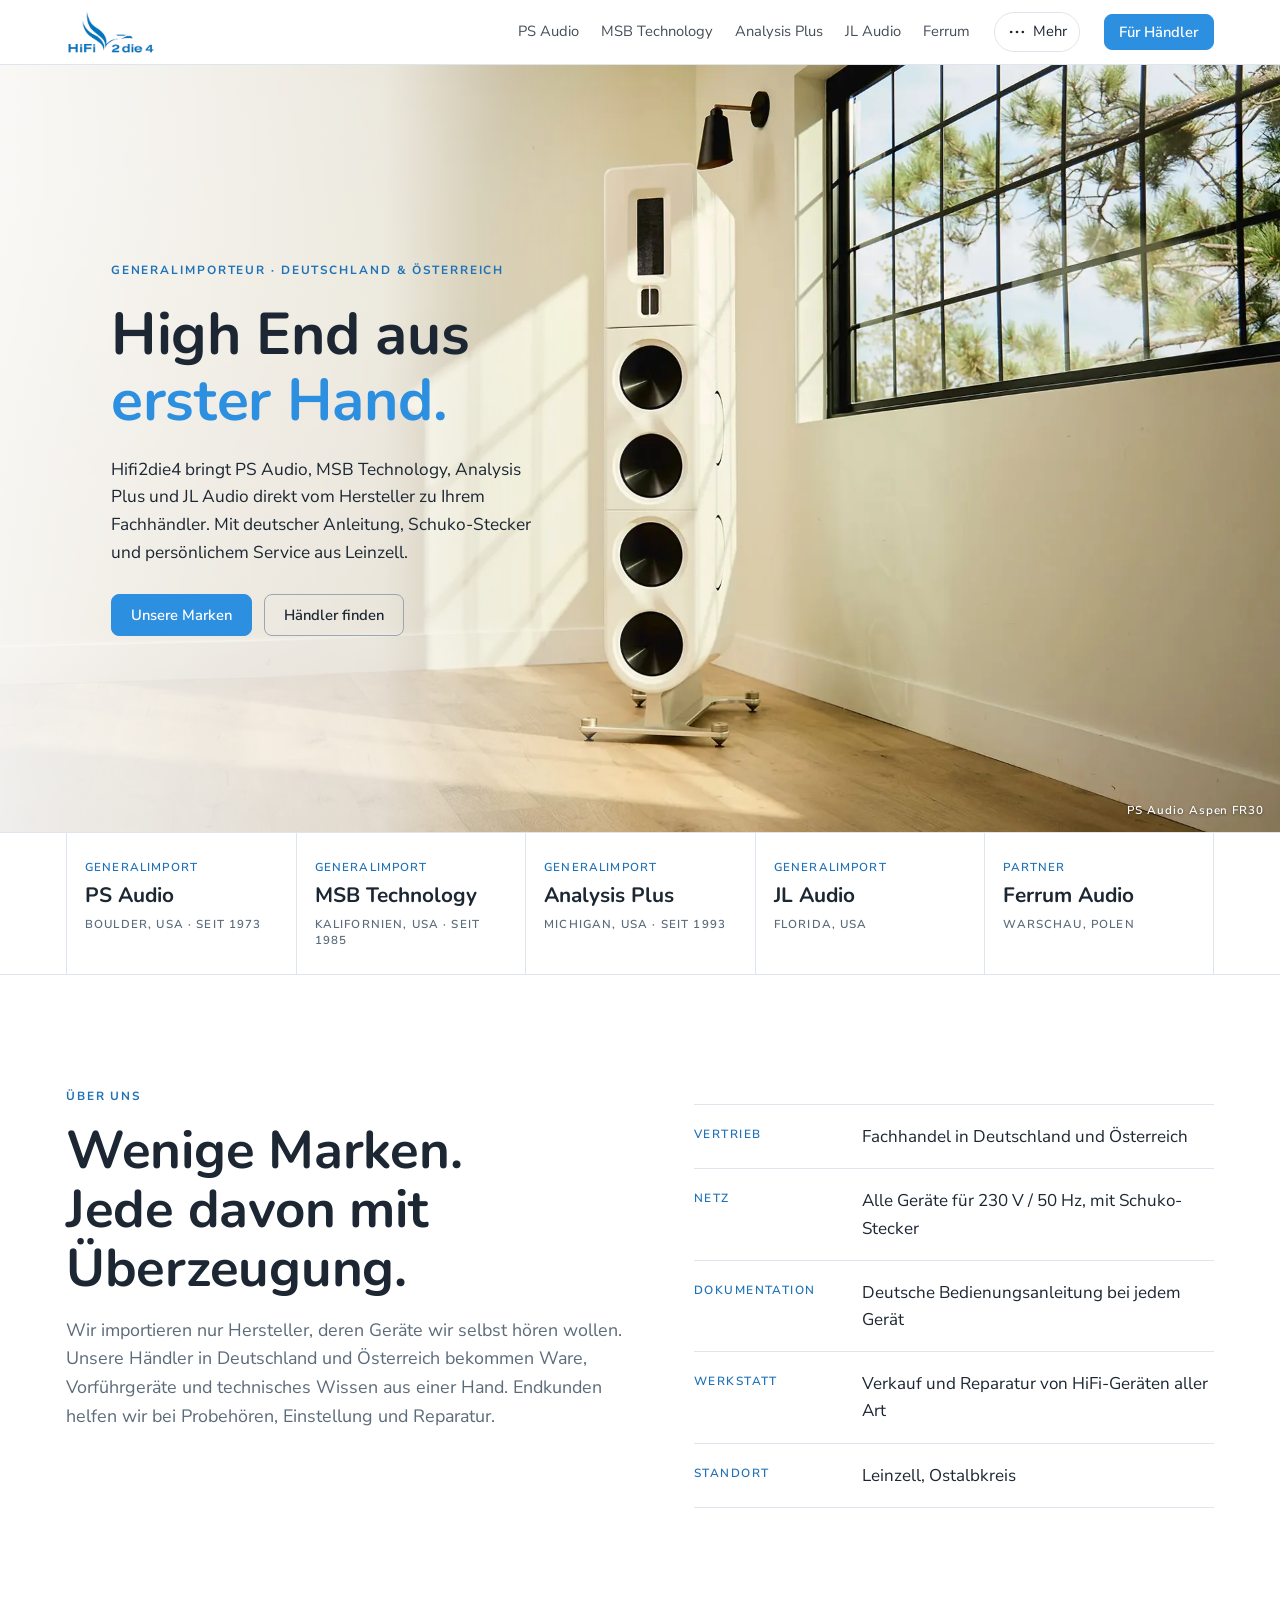
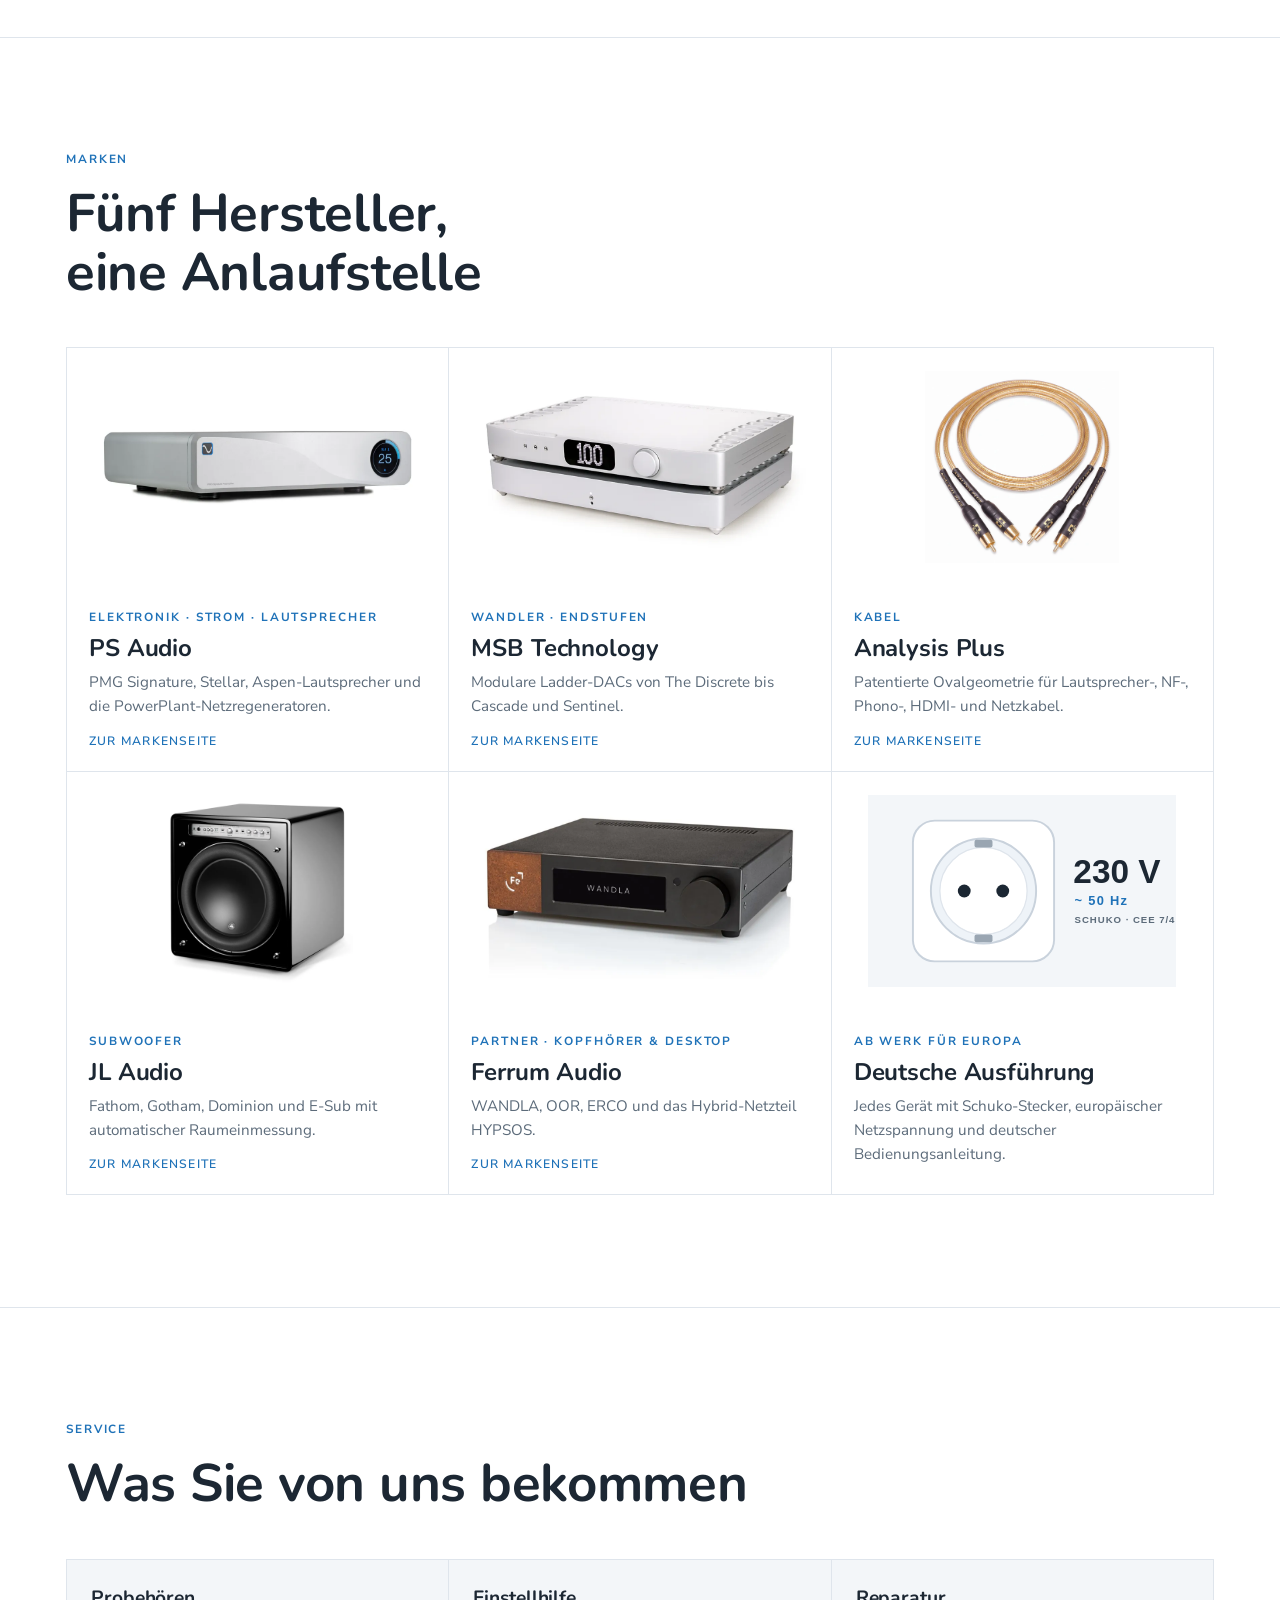
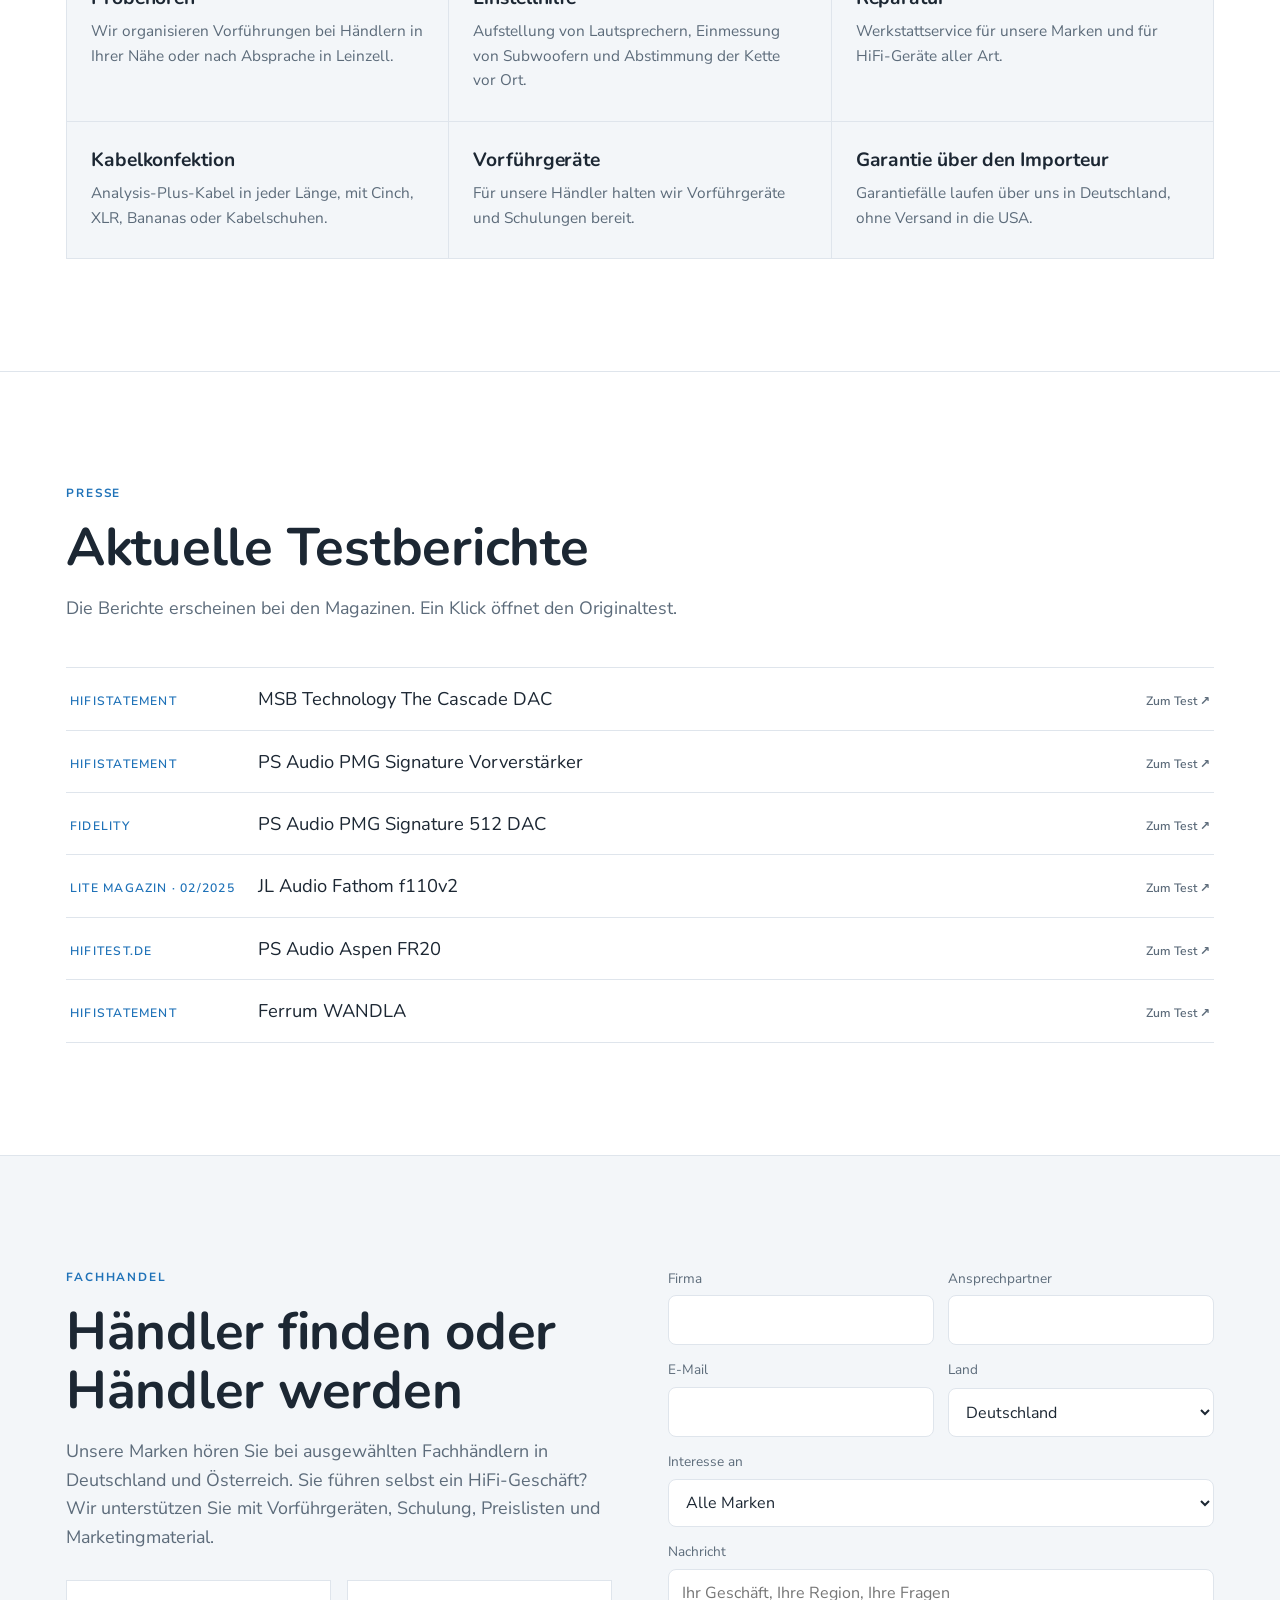
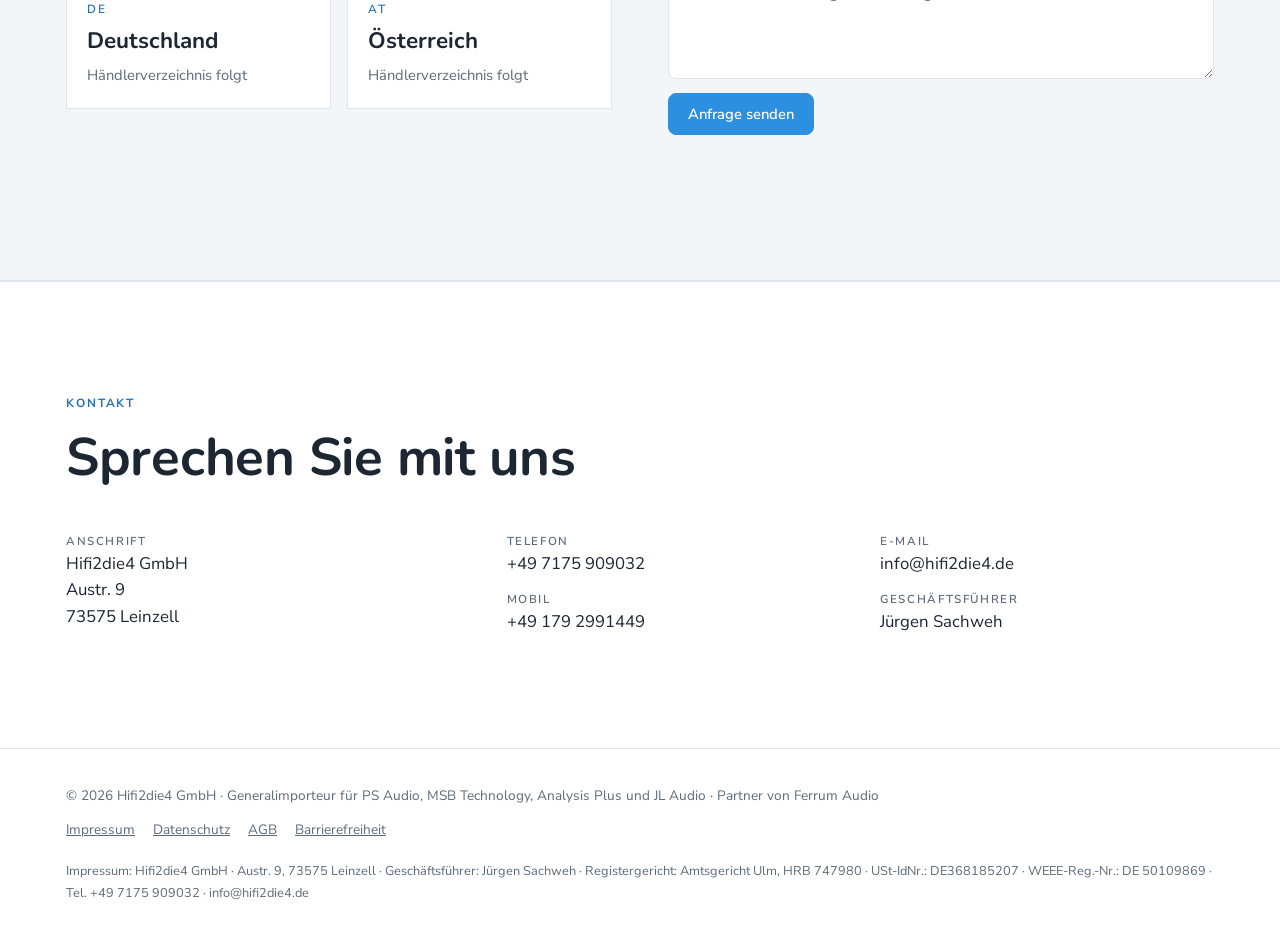
==== index.html @ de091e9a "Vorschau der neuen Hifi2Die4-Homepage Co-Authored-By: Claude Opus 5.5 (1M context) <noreply@anthropi" ====
<!doctype html>
<html lang="de">
<head>
<meta name="robots" content="noindex, nofollow">
<meta charset="utf-8">
<meta name="viewport" content="width=device-width, initial-scale=1, viewport-fit=cover">
<title>Hifi2Die4 · Generalimporteur für High-End-HiFi in Deutschland und Österreich</title>
<meta name="description" content="Hifi2die4 GmbH: Generalimporteur für PS Audio, MSB Technology, Analysis Plus und JL Audio, Partner von Ferrum Audio. Vertrieb an den Fachhandel in Deutschland und Österreich.">
<link rel="preconnect" href="https://fonts.googleapis.com">
<link rel="preconnect" href="https://fonts.gstatic.com" crossorigin>
<link rel="stylesheet" href="https://fonts.googleapis.com/css2?family=Nunito:wght@600;700;800&family=Nunito+Sans:opsz,wght@6..12,400;6..12,600;6..12,700&display=swap">
<link rel="stylesheet" href="assets/style.css">
<style>body{margin:0}img{max-width:100%}[hidden]{display:none!important}</style>
</head>
<body>
<header class="top">
  <div class="wrap">
    <a class="brandmark" href="index.html" aria-label="Hifi2Die4 Startseite"><img src="assets/logo-crop.png" alt="HiFi 2 die 4"></a>
    <nav class="nav" aria-label="Hauptnavigation">
    <a href="ps-audio.html">PS Audio</a>
    <a href="msb-technology.html">MSB Technology</a>
    <a href="analysis-plus.html">Analysis Plus</a>
    <a href="jl-audio.html">JL Audio</a>
    <a href="ferrum-audio.html">Ferrum</a>
    </nav>
    <details class="more-menu">
      <summary aria-label="Weitere Seiten: Service, Testberichte, Kontakt"><span class="ico"><svg viewBox="0 0 24 24" aria-hidden="true"><circle cx="5" cy="12" r="1.6"/><circle cx="12" cy="12" r="1.6"/><circle cx="19" cy="12" r="1.6"/></svg></span><span class="lbl">Mehr</span></summary>
      <div class="menu-panel">
        <div class="menu-brands"><a href="ps-audio.html">PS Audio</a><a href="msb-technology.html">MSB Technology</a><a href="analysis-plus.html">Analysis Plus</a><a href="jl-audio.html">JL Audio</a><a href="ferrum-audio.html">Ferrum</a></div>
        <a href="index.html#service"><span class="ico"><svg viewBox="0 0 24 24" aria-hidden="true"><path d="M14.7 6.3a4 4 0 0 0-5.4 5.1L4 16.7V20h3.3l5.3-5.3a4 4 0 0 0 5.1-5.4l-2.6 2.6-2.4-.6-.6-2.4z"/></svg></span><span><strong>Service</strong><small>Probehören, Einstellhilfe, Reparatur</small></span></a>
        <a href="index.html#testberichte"><span class="ico"><svg viewBox="0 0 24 24" aria-hidden="true"><rect x="4" y="4" width="16" height="16" rx="3"/><path d="M8 9h8M8 13h8M8 17h5"/></svg></span><span><strong>Testberichte</strong><small>Tests aus der Fachpresse</small></span></a>
        <a href="#kontakt"><span class="ico"><svg viewBox="0 0 24 24" aria-hidden="true"><path d="M6.6 4h2.6l1.3 4-2 1.3a11 11 0 0 0 6.2 6.2l1.3-2 4 1.3v2.6A2 2 0 0 1 18 20 14 14 0 0 1 4 6a2 2 0 0 1 2.6-2z"/></svg></span><span><strong>Kontakt</strong><small>Telefon, E-Mail, Anschrift</small></span></a>
      </div>
    </details>
    <a class="btn" href="index.html#haendler">Für Händler</a>
  </div>
</header>
<main>
<div class="hero">
  <img class="bg" src="assets/hero-fr30.webp" alt="PS Audio Aspen FR30 Lautsprecher in einem hellen Hörraum">
  <div class="wrap">
    <div class="hero-copy">
      <span class="eyebrow">Generalimporteur · Deutschland &amp; Österreich</span>
      <h1>High End aus <em>erster Hand.</em></h1>
      <p>Hifi2die4 bringt PS Audio, MSB Technology, Analysis Plus und JL Audio direkt vom Hersteller zu Ihrem Fachhändler. Mit deutscher Anleitung, Schuko-Stecker und persönlichem Service aus Leinzell.</p>
      <div class="actions">
        <a class="btn" href="#marken">Unsere Marken</a>
        <a class="btn ghost" href="#haendler">Händler finden</a>
      </div>
    </div>
  </div>
  <span class="caption">PS Audio Aspen FR30</span>
</div>

<nav class="brands" aria-label="Marken">
  <div class="wrap">
    <a href="ps-audio.html"><span class="role">Generalimport</span><strong>PS Audio</strong><span>Boulder, USA · seit 1973</span></a>
    <a href="msb-technology.html"><span class="role">Generalimport</span><strong>MSB Technology</strong><span>Kalifornien, USA · seit 1985</span></a>
    <a href="analysis-plus.html"><span class="role">Generalimport</span><strong>Analysis Plus</strong><span>Michigan, USA · seit 1993</span></a>
    <a href="jl-audio.html"><span class="role">Generalimport</span><strong>JL Audio</strong><span>Florida, USA</span></a>
    <a href="ferrum-audio.html"><span class="role">Partner</span><strong>Ferrum Audio</strong><span>Warschau, Polen</span></a>
  </div>
</nav>

<section>
  <div class="wrap intro">
    <div class="sec-head" style="margin-bottom:0">
      <span class="eyebrow">Über uns</span>
      <h2>Wenige Marken. Jede davon mit Überzeugung.</h2>
      <p class="lead">Wir importieren nur Hersteller, deren Geräte wir selbst hören wollen. Unsere Händler in Deutschland und Österreich bekommen Ware, Vorführgeräte und technisches Wissen aus einer Hand. Endkunden helfen wir bei Probehören, Einstellung und Reparatur.</p>
    </div>
    <dl class="facts">
      <div class="fact"><dt>Vertrieb</dt><dd>Fachhandel in Deutschland und Österreich</dd></div>
      <div class="fact"><dt>Netz</dt><dd>Alle Geräte für 230 V / 50 Hz, mit Schuko-Stecker</dd></div>
      <div class="fact"><dt>Dokumentation</dt><dd>Deutsche Bedienungsanleitung bei jedem Gerät</dd></div>
      <div class="fact"><dt>Werkstatt</dt><dd>Verkauf und Reparatur von HiFi-Geräten aller Art</dd></div>
      <div class="fact"><dt>Standort</dt><dd>Leinzell, Ostalbkreis</dd></div>
    </dl>
  </div>
</section>

<section class="brand-ch" id="marken">
  <div class="wrap">
    <div class="sec-head">
      <span class="eyebrow">Marken</span>
      <h2>Fünf Hersteller, eine Anlaufstelle</h2>
    </div>
    <div class="tiles">
      <a class="tile" href="ps-audio.html">
        <div class="img"><img src="assets/p/ps-audio/pmg-signature-preamplifier.webp" alt="PS Audio PMG Signature Preamplifier"></div>
        <div class="body"><span class="eyebrow">Elektronik · Strom · Lautsprecher</span><h3>PS Audio</h3><p>PMG Signature, Stellar, Aspen-Lautsprecher und die PowerPlant-Netzregeneratoren.</p><span class="more">Zur Markenseite</span></div>
      </a>
      <a class="tile" href="msb-technology.html">
        <div class="img"><img src="assets/p/msb/premier-dac.webp" alt="MSB The Premier DAC"></div>
        <div class="body"><span class="eyebrow">Wandler · Endstufen</span><h3>MSB Technology</h3><p>Modulare Ladder-DACs von The Discrete bis Cascade und Sentinel.</p><span class="more">Zur Markenseite</span></div>
      </a>
      <a class="tile" href="analysis-plus.html">
        <div class="img"><img src="assets/p/analysis-plus/gold-oval-interconnect.webp" alt="Analysis Plus Gold Oval Micro"></div>
        <div class="body"><span class="eyebrow">Kabel</span><h3>Analysis Plus</h3><p>Patentierte Ovalgeometrie für Lautsprecher-, NF-, Phono-, HDMI- und Netzkabel.</p><span class="more">Zur Markenseite</span></div>
      </a>
      <a class="tile" href="jl-audio.html">
        <div class="img"><img src="assets/p/jl-audio/fathom-f113v2.webp" alt="JL Audio Fathom f113v2"></div>
        <div class="body"><span class="eyebrow">Subwoofer</span><h3>JL Audio</h3><p>Fathom, Gotham, Dominion und E-Sub mit automatischer Raumeinmessung.</p><span class="more">Zur Markenseite</span></div>
      </a>
      <a class="tile" href="ferrum-audio.html">
        <div class="img"><img src="assets/p/ferrum/wandla.webp" alt="Ferrum WANDLA"></div>
        <div class="body"><span class="eyebrow">Partner · Kopfhörer &amp; Desktop</span><h3>Ferrum Audio</h3><p>WANDLA, OOR, ERCO und das Hybrid-Netzteil HYPSOS.</p><span class="more">Zur Markenseite</span></div>
      </a>
      <div class="tile" style="cursor:default">
        <div class="img"><img src="assets/schuko-230v.svg" alt="Schuko-Steckdose mit 230 V und 50 Hz"></div>
        <div class="body"><span class="eyebrow">Ab Werk für Europa</span><h3>Deutsche Ausführung</h3><p>Jedes Gerät mit Schuko-Stecker, europäischer Netzspannung und deutscher Bedienungsanleitung.</p></div>
      </div>
    </div>
  </div>
</section>

<section class="brand-ch" id="service">
  <div class="wrap">
    <div class="sec-head">
      <span class="eyebrow">Service</span>
      <h2>Was Sie von uns bekommen</h2>
    </div>
    <div class="svc">
      <div><h3>Probehören</h3><p>Wir organisieren Vorführungen bei Händlern in Ihrer Nähe oder nach Absprache in Leinzell.</p></div>
      <div><h3>Einstellhilfe</h3><p>Aufstellung von Lautsprechern, Einmessung von Subwoofern und Abstimmung der Kette vor Ort.</p></div>
      <div><h3>Reparatur</h3><p>Werkstattservice für unsere Marken und für HiFi-Geräte aller Art.</p></div>
      <div><h3>Kabelkonfektion</h3><p>Analysis-Plus-Kabel in jeder Länge, mit Cinch, XLR, Bananas oder Kabelschuhen.</p></div>
      <div><h3>Vorführgeräte</h3><p>Für unsere Händler halten wir Vorführgeräte und Schulungen bereit.</p></div>
      <div><h3>Garantie über den Importeur</h3><p>Garantiefälle laufen über uns in Deutschland, ohne Versand in die USA.</p></div>
    </div>
  </div>
</section>

<section class="brand-ch" id="testberichte">
  <div class="wrap">
    <div class="sec-head">
      <span class="eyebrow">Presse</span>
      <h2>Aktuelle Testberichte</h2>
      <p class="lead">Die Berichte erscheinen bei den Magazinen. Ein Klick öffnet den Originaltest.</p>
    </div>
    <ul class="reviews">
      <li><a href="https://www.hifistatement.net/tests/item/4381-msb-technology-cascade-dac-aktuelle-version" target="_blank" rel="noopener"><span class="mag">HIFISTATEMENT</span><span class="dev">MSB Technology The Cascade DAC</span><span class="go">Zum Test ↗</span></a></li>
      <li><a href="https://www.hifistatement.net/tests/item/4152-ps-audio-pmg-signature-vorverstaerker" target="_blank" rel="noopener"><span class="mag">HIFISTATEMENT</span><span class="dev">PS Audio PMG Signature Vorverstärker</span><span class="go">Zum Test ↗</span></a></li>
      <li><a href="https://www.fidelity-online.de/ps-audio-pmg-signature-512-dac" target="_blank" rel="noopener"><span class="mag">FIDELITY</span><span class="dev">PS Audio PMG Signature 512 DAC</span><span class="go">Zum Test ↗</span></a></li>
      <li><a href="https://www.lite-magazin.de/2025/02/jl-audio-fathom-f110v2-premium-10-zoeller-fuer-kontrollierte-bassmacht/" target="_blank" rel="noopener"><span class="mag">lite magazin · 02/2025</span><span class="dev">JL Audio Fathom f110v2</span><span class="go">Zum Test ↗</span></a></li>
      <li><a href="https://www.hifitest.de/test/lautsprecher-stereo/ps-audio-aspen-fr20-22696" target="_blank" rel="noopener"><span class="mag">hifitest.de</span><span class="dev">PS Audio Aspen FR20</span><span class="go">Zum Test ↗</span></a></li>
      <li><a href="https://www.hifistatement.net/tests/item/3634-ferrum-wandla" target="_blank" rel="noopener"><span class="mag">HIFISTATEMENT</span><span class="dev">Ferrum WANDLA</span><span class="go">Zum Test ↗</span></a></li>
    </ul>
  </div>
</section>

<section class="dealer" id="haendler">
  <div class="wrap dealer-grid">
    <div>
      <div class="sec-head" style="margin-bottom:0">
        <span class="eyebrow">Fachhandel</span>
        <h2>Händler finden oder Händler werden</h2>
        <p class="lead">Unsere Marken hören Sie bei ausgewählten Fachhändlern in Deutschland und Österreich. Sie führen selbst ein HiFi-Geschäft? Wir unterstützen Sie mit Vorführgeräten, Schulung, Preislisten und Marketingmaterial.</p>
      </div>
      <div class="regions">
        <div class="region"><b>DE</b><strong>Deutschland</strong><span>Händlerverzeichnis folgt</span></div>
        <div class="region"><b>AT</b><strong>Österreich</strong><span>Händlerverzeichnis folgt</span></div>
      </div>
    </div>
    <form id="dealer-form" novalidate>
      <div class="row">
        <label for="f-firma">Firma<input id="f-firma" name="firma" required autocomplete="organization"></label>
        <label for="f-name">Ansprechpartner<input id="f-name" name="name" required autocomplete="name"></label>
      </div>
      <div class="row">
        <label for="f-mail">E-Mail<input id="f-mail" name="email" type="email" required autocomplete="email"></label>
        <label for="f-land">Land<select id="f-land" name="land"><option>Deutschland</option><option>Österreich</option></select></label>
      </div>
      <label for="f-marke">Interesse an<select id="f-marke" name="marke"><option>Alle Marken</option><option>PS Audio</option><option>MSB Technology</option><option>Analysis Plus</option><option>JL Audio</option><option>Ferrum Audio</option></select></label>
      <label for="f-msg">Nachricht<textarea id="f-msg" name="nachricht" placeholder="Ihr Geschäft, Ihre Region, Ihre Fragen"></textarea></label>
      <div><button class="btn" type="submit">Anfrage senden</button></div>
      <p class="note" id="f-note" aria-live="polite"></p>
    </form>
  </div>
</section>

<section id="kontakt" class="brand-ch">
  <div class="wrap">
    <div class="sec-head">
      <span class="eyebrow">Kontakt</span>
      <h2>Sprechen Sie mit uns</h2>
    </div>
    <div class="contact">
      <dl><div><dt>Anschrift</dt><dd>Hifi2die4 GmbH<br>Austr. 9<br>73575 Leinzell</dd></div></dl>
      <dl><div><dt>Telefon</dt><dd>+49 7175 909032</dd></div><div><dt>Mobil</dt><dd>+49 179 2991449</dd></div></dl>
      <dl><div><dt>E-Mail</dt><dd>info@hifi2die4.de</dd></div><div><dt>Geschäftsführer</dt><dd>Jürgen Sachweh</dd></div></dl>
    </div>
  </div>
</section>
<script>
document.getElementById('dealer-form').addEventListener('submit', function (e) {
  e.preventDefault();
  var note = document.getElementById('f-note');
  if (!this.checkValidity()) { note.textContent = 'Bitte Firma, Ansprechpartner und eine gültige E-Mail-Adresse angeben.'; return; }
  note.textContent = 'Entwurf: Das Formular ist noch nicht angebunden. Auf der Live-Seite geht die Anfrage an info@hifi2die4.de.';
});
</script>
</main>
<script>
(function(){var m=document.querySelector('.more-menu');if(!m)return;document.addEventListener('click',function(e){if(m.open&&(!m.contains(e.target)||e.target.closest('.menu-panel a')))m.open=false;});document.addEventListener('keydown',function(e){if(e.key==='Escape')m.open=false;});})();
</script>
<footer>
  <div class="wrap">
    <span>© 2026 Hifi2die4 GmbH · Generalimporteur für PS Audio, MSB Technology, Analysis Plus und JL Audio · Partner von Ferrum Audio</span>
    <nav aria-label="Rechtliches"><a href="#impressum">Impressum</a><a href="#datenschutz">Datenschutz</a><a href="#agb">AGB</a><a href="#barrierefreiheit">Barrierefreiheit</a></nav>
  </div>
  <div class="wrap legal" id="impressum">Impressum: Hifi2die4 GmbH · Austr. 9, 73575 Leinzell · Geschäftsführer: Jürgen Sachweh · Registergericht: Amtsgericht Ulm, HRB 747980 · USt-IdNr.: DE368185207 · WEEE-Reg.-Nr.: DE 50109869 · Tel. +49 7175 909032 · info@hifi2die4.de</div>
</footer>
</body>
</html>
---- assets/style.css ----
/* Layout: heller Vorführraum. Ein großes Bild als Bühne, danach Marken als ruhige Kapitel mit Spezifikationsleisten wie auf einer Gerätefront. */
:root{
  --ink:#ffffff;        /* Hintergrund weiß */
  --panel:#f3f6f9;      /* abgesetzte Flächen, kühles Hellgrau */
  --line:#dfe5ec;       /* Haarlinien */
  --text:#1c2733;       /* Fließtext, Anthrazit mit Blaustich */
  --muted:#5c6b7a;      /* Nebentext */
  --blue:#2d8fe0;       /* Logo-Blau */
  --blue-soft:#1f72b8;  /* Blau für Text auf weiß */
  --silver:#9aa6b2;     /* Rahmen, gebürstetes Aluminium */
  --paper:#ffffff;      /* Produktfläche */
  --shade:#eef3f8;      /* Tabellenkopf */
  --f-display:"Nunito","Varela Round","Segoe UI",system-ui,sans-serif;
  --f-body:"Nunito Sans","Segoe UI",system-ui,sans-serif;
  --f-mono:"Nunito Sans","Segoe UI",system-ui,sans-serif;
  --wrap:1180px;
  color-scheme:light;
}
*{box-sizing:border-box}
html{scroll-behavior:smooth;scroll-padding-top:72px}
@media (prefers-reduced-motion:reduce){html{scroll-behavior:auto}*{transition:none!important;animation:none!important}}
body{background:var(--ink);color:var(--text);font-family:var(--f-body);font-size:17px;line-height:1.6;-webkit-font-smoothing:antialiased}
body::before{content:"";position:fixed;inset:0 0 auto;height:env(safe-area-inset-top,0px);z-index:10;background:var(--ink)}
a{color:var(--blue-soft)}
a:focus-visible,button:focus-visible,input:focus-visible,select:focus-visible,textarea:focus-visible{outline:2px solid var(--blue);outline-offset:3px}
.wrap{max-width:var(--wrap);margin:0 auto;padding-left:max(16px,env(safe-area-inset-left,0px));padding-right:max(16px,env(safe-area-inset-right,0px))}
h1,h2,h3{font-family:var(--f-display);font-weight:700;line-height:1.12;text-wrap:balance;margin:0;letter-spacing:-.005em}
h2{font-size:clamp(2rem,4.4vw,3.3rem)}
h3{font-size:1.45rem}
p{margin:0}
.eyebrow{font-family:var(--f-mono);font-weight:700;font-size:.74rem;letter-spacing:.16em;text-transform:uppercase;color:var(--blue-soft)}
.lead{color:var(--muted);font-size:1.12rem;max-width:62ch}

/* Kopfzeile */
.top{position:sticky;top:env(safe-area-inset-top,0px);z-index:20;background:color-mix(in srgb,var(--ink) 88%,transparent);backdrop-filter:blur(10px);border-bottom:1px solid var(--line)}
.top .wrap{display:flex;align-items:center;gap:24px;height:64px}
.brandmark{display:flex;align-items:center;flex:none}
.brandmark img{height:46px;width:auto;display:block}
.nav{display:flex;gap:22px;margin-left:auto;font-size:.92rem}
.nav a{color:var(--text);text-decoration:none;opacity:.82}
.nav a:hover{opacity:1;color:var(--blue-soft)}
.btn{display:inline-flex;align-items:center;gap:.5em;font:600 .92rem/1 var(--f-body);padding:.85em 1.3em;border-radius:8px;text-decoration:none;border:1px solid var(--blue);background:var(--blue);color:#fff;cursor:pointer;transition:background .2s}
.btn:hover{background:var(--blue-soft);border-color:var(--blue-soft)}
.btn.ghost{background:transparent;color:var(--text);border-color:var(--silver)}
.btn.ghost:hover{background:var(--panel)}
.top .btn{padding:.65em 1em;flex:none}
@media (max-width:900px){.nav{display:none}.more-menu{margin-left:auto}}

/* Untermenü Service / Testberichte / Kontakt */
.more-menu{position:relative;flex:none}
.more-menu summary{list-style:none;display:flex;align-items:center;gap:6px;cursor:pointer;padding:.5em .8em;border:1px solid var(--line);border-radius:999px;font-size:.92rem;color:var(--text)}
.more-menu summary::-webkit-details-marker{display:none}
.more-menu summary:hover,.more-menu[open] summary{border-color:var(--blue);color:var(--blue-soft)}
.more-menu .ico{display:inline-grid;place-items:center;width:20px;height:20px;flex:none}
.more-menu svg{width:20px;height:20px;fill:none;stroke:currentColor;stroke-width:1.7;stroke-linecap:round;stroke-linejoin:round}
.more-menu summary svg{fill:currentColor;stroke:none}
.menu-panel{position:absolute;right:0;top:calc(100% + 10px);min-width:280px;max-width:calc(100vw - 32px);background:var(--ink);border:1px solid var(--line);border-radius:12px;box-shadow:0 12px 32px rgba(28,39,51,.12);padding:8px;display:grid;gap:2px}
.menu-panel a{display:flex;gap:12px;align-items:flex-start;padding:10px 12px;border-radius:8px;text-decoration:none;color:var(--text)}
.menu-panel a:hover{background:var(--panel)}
.menu-panel a .ico{width:36px;height:36px;border-radius:50%;background:var(--panel);color:var(--blue-soft)}
.menu-panel a:hover .ico{background:var(--ink)}
.menu-panel strong{display:block;font-weight:700}
.menu-panel small{display:block;color:var(--muted);font-size:.84rem}
.menu-brands{display:none}
@media (max-width:900px){
  .menu-panel{position:fixed;top:calc(68px + env(safe-area-inset-top,0px));right:max(16px,env(safe-area-inset-right,0px));left:max(16px,env(safe-area-inset-left,0px));min-width:0;max-width:none}
  .menu-brands{display:flex;flex-wrap:wrap;gap:6px;padding:4px 4px 10px;margin-bottom:4px;border-bottom:1px solid var(--line)}
  .menu-brands a{display:inline-block;padding:.45em .85em;border:1px solid var(--line);border-radius:999px;font-size:.9rem}
}
@media (max-width:480px){.more-menu .lbl{display:none}}

/* Hero: Bild über die ganze Breite, Text links auf der freien Wand */
.hero{position:relative;overflow:hidden;border-bottom:1px solid var(--line);min-height:clamp(560px,min(60vw,88vh),920px);display:flex;align-items:center}
.hero img.bg{position:absolute;inset:0;width:100%;height:100%;object-fit:cover;object-position:60% 50%}
.hero::after{content:"";position:absolute;inset:0;background:linear-gradient(90deg,rgba(255,255,255,.92) 0%,rgba(255,255,255,.75) 30%,rgba(255,255,255,0) 50%)}
.hero .wrap{position:relative;z-index:1;width:100%;padding-block:clamp(56px,8vw,110px)}
.hero-copy{display:grid;gap:22px;max-width:min(500px,42vw);padding-left:clamp(16px,3.5vw,56px)}
.hero h1{font-size:clamp(2.4rem,4.6vw,4.2rem)}
.hero h1 em{font-style:normal;color:var(--blue)}
.hero p{color:var(--text);font-size:1.08rem;max-width:42ch}
.hero .actions{display:flex;flex-wrap:wrap;gap:12px;padding-top:6px}
.hero .caption{position:absolute;right:max(16px,env(safe-area-inset-right,0px));bottom:14px;z-index:1;font:600 .72rem var(--f-mono);letter-spacing:.08em;color:#fff;text-shadow:0 1px 3px rgba(0,0,0,.5)}
@media (max-width:1000px){
  .hero{display:block;min-height:0}
  .hero img.bg{position:relative;inset:auto;height:auto;aspect-ratio:16/10;object-position:52% 60%}
  .hero::after{display:none}
  .hero-copy{max-width:none;padding-left:0}
  .hero .caption{top:calc(62.5vw - 30px);bottom:auto;right:auto;left:16px}
}

/* Markenleiste */
.brands{border-bottom:1px solid var(--line)}
.brands .wrap{display:grid;grid-template-columns:repeat(5,1fr);grid-auto-rows:auto;column-gap:0}
.brands a{display:grid;grid-row:span 3;grid-template-rows:subgrid;row-gap:4px;align-content:start;padding:26px 18px;text-decoration:none;color:var(--text);border-left:1px solid var(--line)}
.brands a:last-child{border-right:1px solid var(--line)}
.brands a:hover{background:var(--panel)}
.brands strong{font-family:var(--f-display);font-size:1.3rem;font-weight:700}
.brands span{font:600 .72rem var(--f-mono);letter-spacing:.1em;text-transform:uppercase;color:var(--muted)}
.brands span.role{color:var(--blue-soft)}
@media (max-width:900px){.brands .wrap{grid-template-columns:repeat(2,1fr)}.brands a{border-bottom:1px solid var(--line)}.brands a:last-child{grid-column:span 2}}

/* Abschnitte */
section{padding-block:clamp(64px,9vw,112px)}
.sec-head{display:grid;gap:16px;margin-bottom:44px;max-width:780px}
.intro{display:grid;grid-template-columns:1.1fr 1fr;gap:56px;align-items:start}
.intro .facts{display:grid;gap:0;border-top:1px solid var(--line)}
.fact{display:grid;grid-template-columns:150px 1fr;gap:18px;padding:18px 0;border-bottom:1px solid var(--line)}
.fact dt{font:600 .74rem var(--f-mono);letter-spacing:.12em;text-transform:uppercase;color:var(--blue-soft);padding-top:.25em}
.fact dd{margin:0;color:var(--text)}
@media (max-width:860px){.intro{grid-template-columns:1fr}.fact{grid-template-columns:1fr;gap:4px}}

/* Markenkapitel */
.brand-ch{border-top:1px solid var(--line)}
.ch-grid{display:grid;grid-template-columns:minmax(0,1fr) minmax(0,1fr);gap:56px;align-items:center}
.ch-grid.flip .ch-media{order:2}
.ch-media{background:var(--paper);border:1px solid var(--line);border-radius:8px;aspect-ratio:4/3;max-width:100%;display:grid;place-items:center;overflow:hidden}
.ch-media img{width:100%;height:100%;object-fit:contain;padding:6%}
.ch-media.photo img{object-fit:cover;padding:0}
.ch-copy{display:grid;gap:20px;min-width:0}
.ch-copy .since{font:600 .78rem var(--f-mono);color:var(--muted);letter-spacing:.06em}
.ch-copy h2{font-size:clamp(2.2rem,4.6vw,3.6rem)}
.ch-copy p{color:var(--muted);max-width:58ch}
@media (max-width:860px){.ch-grid{grid-template-columns:1fr;gap:28px}.ch-grid.flip .ch-media{order:0}}

.series{display:grid;grid-template-columns:repeat(auto-fit,minmax(240px,1fr));gap:1px;background:var(--line);border:1px solid var(--line);margin-top:48px}
.series article{background:var(--ink);padding:24px 22px;display:grid;gap:10px;align-content:start;min-width:0}
.series h3{font-size:1.25rem}
.series .tag{font:600 .7rem var(--f-mono);letter-spacing:.12em;text-transform:uppercase;color:var(--blue-soft)}
.series p{color:var(--muted);font-size:.95rem}
.series ul{list-style:none;margin:4px 0 0;padding:0;display:grid;gap:6px;font-size:.95rem}
.series li{display:flex;justify-content:space-between;gap:12px;border-top:1px dashed var(--line);padding-top:6px}
.series li span{font:600 .78rem var(--f-mono);color:var(--muted);text-align:right}

/* Spezifikationsleiste wie ein Display auf der Gerätefront */
.specbar{margin-top:24px;overflow-x:auto;border:1px solid var(--line);background:var(--shade)}
.specbar table{border-collapse:collapse;width:100%;min-width:620px;font:600 .86rem var(--f-mono)}
.specbar th,.specbar td{padding:12px 16px;text-align:left;border-bottom:1px solid var(--line);vertical-align:top}
.specbar th{color:var(--blue-soft);font-weight:500;font-size:.72rem;letter-spacing:.12em;text-transform:uppercase}
.specbar td:first-child{color:var(--muted);white-space:nowrap}
.specbar tr:last-child td{border-bottom:0}

/* Netz-Hinweis */
.mains{display:flex;flex-wrap:wrap;gap:10px;margin-top:4px}
.chip{font:600 .74rem var(--f-mono);letter-spacing:.06em;padding:.45em .8em;border:1px solid var(--line);border-radius:999px;color:var(--muted)}

/* Zitat Paul McGowan */
.quote{display:grid;grid-template-columns:minmax(0,380px) 1fr;gap:48px;align-items:center;margin-top:56px;padding:28px;background:var(--panel)}
.quote img{width:100%;aspect-ratio:1;object-fit:cover;max-width:100%;border-radius:12px}
.quote blockquote{margin:0;font-family:var(--f-display);font-weight:600;font-size:clamp(1.3rem,2.4vw,1.8rem);line-height:1.35}
.quote cite{display:block;margin-top:16px;font:600 .8rem var(--f-mono);font-style:normal;color:var(--muted);letter-spacing:.06em}
@media (max-width:760px){.quote{grid-template-columns:1fr}}

/* Leistungen */
.svc{display:grid;grid-template-columns:repeat(3,1fr);gap:1px;background:var(--line);border:1px solid var(--line)}
.svc div{background:var(--panel);padding:28px 24px;display:grid;gap:10px;align-content:start}
.svc h3{font-size:1.2rem}
.svc p{color:var(--muted);font-size:.96rem}
@media (max-width:900px){.svc{grid-template-columns:1fr}}

/* Presse */
.press{display:grid;grid-template-columns:repeat(4,1fr);gap:24px;border-top:1px solid var(--line);padding-top:28px}
.press div{display:grid;gap:6px}
.press strong{font-family:var(--f-display);font-size:1.35rem;font-weight:700}
.press span{color:var(--muted);font-size:.92rem}
@media (max-width:860px){.press{grid-template-columns:1fr 1fr}}

/* Händler */
.dealer{background:var(--panel);border-top:1px solid var(--line);border-bottom:1px solid var(--line)}
.dealer-grid{display:grid;grid-template-columns:1fr 1fr;gap:56px}
.regions{display:grid;grid-template-columns:1fr 1fr;gap:16px;margin-top:28px}
.region{border:1px solid var(--line);padding:20px;display:grid;gap:6px;background:var(--ink)}
.region b{font:600 .74rem var(--f-mono);letter-spacing:.14em;color:var(--blue-soft)}
.region strong{font-family:var(--f-display);font-size:1.4rem;font-weight:700}
.region span{color:var(--muted);font-size:.92rem}
form{display:grid;gap:14px}
.row{display:grid;grid-template-columns:1fr 1fr;gap:14px}
label{display:grid;gap:6px;font-size:.85rem;color:var(--muted)}
input,select,textarea{font:inherit;font-size:1rem;color:var(--text);background:var(--ink);border:1px solid var(--line);border-radius:8px;padding:.7em .8em;width:100%}
textarea{min-height:110px;resize:vertical}
.note{font-size:.88rem;color:var(--blue-soft);min-height:1.4em}
@media (max-width:860px){.dealer-grid{grid-template-columns:1fr}.row{grid-template-columns:1fr}}
@media (max-width:480px){.regions{grid-template-columns:1fr}}

/* Kontakt + Footer */
.contact{display:grid;grid-template-columns:1.2fr 1fr 1fr;gap:40px}
.contact dl{margin:0;display:grid;gap:14px}
.contact dt{font:600 .72rem var(--f-mono);letter-spacing:.14em;text-transform:uppercase;color:var(--muted)}
.contact dd{margin:2px 0 0;font-size:1.05rem;user-select:all}
@media (max-width:860px){.contact{grid-template-columns:1fr}}
footer{border-top:1px solid var(--line);padding-block:36px;color:var(--muted);font-size:.85rem}
footer .wrap{display:flex;flex-wrap:wrap;gap:12px 28px;justify-content:space-between}
footer nav{display:flex;flex-wrap:wrap;gap:18px}
footer a{color:var(--muted)}
.legal{margin-top:20px;font-size:.8rem;line-height:1.7}

/* Navigation: aktive Seite */
.nav a[aria-current="page"]{opacity:1;color:var(--blue-soft)}

/* Markenkacheln auf der Startseite */
.tiles{display:grid;grid-template-columns:repeat(3,minmax(0,1fr));gap:1px;background:var(--line);border:1px solid var(--line)}
.tile{background:var(--ink);display:grid;grid-template-rows:auto 1fr;text-decoration:none;color:var(--text);min-width:0}
.tile .img{position:relative;background:var(--paper);aspect-ratio:16/10;max-width:100%;display:grid;place-items:center;overflow:hidden}
.tile .img img{position:absolute;inset:0;width:100%;height:100%;object-fit:contain;padding:6%}
@media (max-width:900px){.tiles{grid-template-columns:repeat(2,minmax(0,1fr))}}
@media (max-width:560px){.tiles{grid-template-columns:1fr}}
.tile .img.dark{background:var(--panel)}
.tile .img.dark strong{font-family:var(--f-display);font-size:2.4rem;font-weight:600;color:var(--silver)}
.tile .body{padding:22px;display:grid;gap:8px;align-content:start}
.tile h3{font-size:1.5rem}
.tile p{color:var(--muted);font-size:.95rem}
.tile .more{font:600 .76rem var(--f-mono);letter-spacing:.1em;text-transform:uppercase;color:var(--blue-soft);margin-top:6px}
.tile:hover h3{color:var(--blue-soft)}

/* Seitenkopf der Markenseiten */
.page-head{border-bottom:1px solid var(--line)}
.page-head .wrap{display:grid;grid-template-columns:minmax(0,1.1fr) minmax(0,1fr);gap:48px;align-items:center;padding-block:clamp(48px,7vw,88px)}
.page-head h1{font-size:clamp(2.8rem,6.5vw,5rem)}
.page-head .copy{display:grid;gap:18px}
.page-head .copy p{color:var(--muted);font-size:1.1rem;max-width:56ch}
.page-head .media{aspect-ratio:3/2;max-width:100%;overflow:hidden}
.page-head .media img{width:100%;height:100%;object-fit:cover}
.crumbs{font:600 .76rem var(--f-mono);letter-spacing:.06em;color:var(--muted)}
.crumbs a{color:var(--muted)}
@media (max-width:860px){.page-head .wrap{grid-template-columns:1fr}}

/* Sprungmarken zu den Serien */
.jump{position:sticky;top:calc(64px + env(safe-area-inset-top,0px));z-index:15;background:var(--panel);border-bottom:1px solid var(--line)}
.jump .wrap{display:flex;gap:8px;overflow-x:auto;padding-block:10px}
.jump a{flex:none;font:600 .78rem var(--f-mono);letter-spacing:.06em;color:var(--text);text-decoration:none;padding:.45em .9em;border:1px solid var(--line);border-radius:999px}
.jump a:hover{border-color:var(--blue);color:var(--blue-soft)}

/* Modelltabellen */
.models{margin-top:28px;overflow-x:auto;border:1px solid var(--line)}
.models table{border-collapse:collapse;width:100%;min-width:640px}
.models th,.models td{padding:14px 16px;text-align:left;border-bottom:1px solid var(--line);vertical-align:top}
.models thead th{font:600 .72rem var(--f-mono);letter-spacing:.12em;text-transform:uppercase;color:var(--blue-soft);background:var(--shade)}
.models td:first-child{font-family:var(--f-display);font-size:1.12rem;white-space:nowrap}
.models td:nth-child(2){font:600 .8rem var(--f-mono);color:var(--muted);white-space:nowrap;padding-top:17px}
.models td:last-child{color:var(--muted);font-variant-numeric:tabular-nums}
.models tr:last-child td{border-bottom:0}
.series-block{display:grid;grid-template-columns:minmax(0,1fr) minmax(0,2fr);gap:48px;align-items:start}
.series-block .side{display:grid;gap:14px;position:sticky;top:140px}
.series-block .side p{color:var(--muted)}
.series-block .side .ph{background:var(--paper);aspect-ratio:4/3;max-width:100%;display:grid;place-items:center;overflow:hidden;margin-top:8px}
.series-block .side .ph img{width:100%;height:100%;object-fit:contain;padding:6%}
.series-block .side .ph.photo img{object-fit:cover;padding:0}
@media (max-width:860px){.series-block{grid-template-columns:1fr;gap:20px}.series-block .side{position:static}}

/* Testberichte als Linkliste */
.reviews{list-style:none;margin:0;padding:0;border-top:1px solid var(--line)}
.reviews li{border-bottom:1px solid var(--line)}
.reviews a{display:grid;grid-template-columns:170px 1fr auto;gap:18px;align-items:baseline;padding:16px 4px;color:var(--text);text-decoration:none}
.reviews a:hover{background:var(--panel)}
.reviews .mag{font:600 .76rem var(--f-mono);letter-spacing:.1em;text-transform:uppercase;color:var(--blue-soft)}
.reviews .dev{font-family:var(--f-display);font-size:1.15rem}
.reviews .go{font:600 .76rem var(--f-mono);color:var(--muted)}
@media (max-width:640px){.reviews a{grid-template-columns:1fr;gap:4px}.reviews .go{display:none}}

/* Handlungsaufforderung */
.cta{display:flex;flex-wrap:wrap;gap:24px;align-items:center;justify-content:space-between;padding:36px;border:1px solid var(--line);background:var(--panel)}
.cta h2{font-size:clamp(1.6rem,3vw,2.2rem)}
.cta p{color:var(--muted);margin-top:8px;max-width:52ch}
.cta .actions{display:flex;flex-wrap:wrap;gap:12px}

/* MSB: Grafik eines Widerstandsnetzwerks, bis ein Produktfoto vorliegt */
.msb-visual{background:var(--panel);border:1px solid var(--line);border-radius:8px;display:grid;place-items:center;align-content:center;gap:18px;padding:32px}
.msb-visual p{font:700 .74rem var(--f-mono);letter-spacing:.16em;text-transform:uppercase;color:var(--muted)}
.ladder{display:grid;grid-template-columns:repeat(8,1fr);align-items:end;gap:10px;width:min(80%,360px);height:150px}
.ladder span{display:block;background:linear-gradient(180deg,var(--blue),var(--blue-soft));border-radius:6px}
.ladder span:nth-child(1){height:100%}.ladder span:nth-child(2){height:50%}.ladder span:nth-child(3){height:25%}.ladder span:nth-child(4){height:13%}
.ladder span:nth-child(5){height:100%;opacity:.45}.ladder span:nth-child(6){height:50%;opacity:.45}.ladder span:nth-child(7){height:25%;opacity:.45}.ladder span:nth-child(8){height:13%;opacity:.45}
.models.compare td:nth-child(n+2){font:400 .95rem var(--f-body);color:var(--text);white-space:normal;padding-top:14px}
.models.compare td:first-child{font-size:1rem}

/* Produktkarten */
.pgrid{display:grid;grid-template-columns:repeat(auto-fill,minmax(270px,1fr));gap:20px;margin-top:32px}
.pcard{display:grid;grid-template-rows:auto 1fr;border:1px solid var(--line);border-radius:12px;overflow:hidden;background:var(--ink);min-width:0;scroll-margin-top:140px}
.pimg{position:relative;aspect-ratio:4/3;max-width:100%;background:var(--paper);border-bottom:1px solid var(--line)}
.pimg img{position:absolute;inset:0;width:100%;height:100%;object-fit:contain;padding:8%}
.pimg.photo img{object-fit:cover;padding:0}
.pbody{padding:20px 20px 22px;display:grid;gap:10px;align-content:start}
.pbody .tag{font:700 .7rem var(--f-mono);letter-spacing:.12em;text-transform:uppercase;color:var(--blue-soft)}
.pbody h3{font-size:1.25rem}
.pbody p{color:var(--muted);font-size:.95rem}
.pbody ul{list-style:none;margin:2px 0 0;padding:0;display:grid;gap:4px;font-size:.88rem;font-variant-numeric:tabular-nums}
.pbody li{padding-left:16px;position:relative}
.pbody li::before{content:"";position:absolute;left:2px;top:.62em;width:6px;height:6px;border-radius:50%;background:var(--blue)}
.fin{display:flex;flex-wrap:wrap;gap:6px;margin-top:4px}
.fin span{font-size:.76rem;padding:.25em .65em;border-radius:999px;background:var(--panel);color:var(--muted)}
.series-head{display:grid;grid-template-columns:minmax(0,1fr) minmax(0,1fr);gap:40px;align-items:end}
.series-head p{color:var(--muted);max-width:60ch}
@media (max-width:860px){.series-head{grid-template-columns:1fr;gap:12px}}
.page-head .media.pimg-head{background:var(--paper);border:1px solid var(--line);border-radius:12px}
.page-head .media.pimg-head img{object-fit:contain;padding:6%}
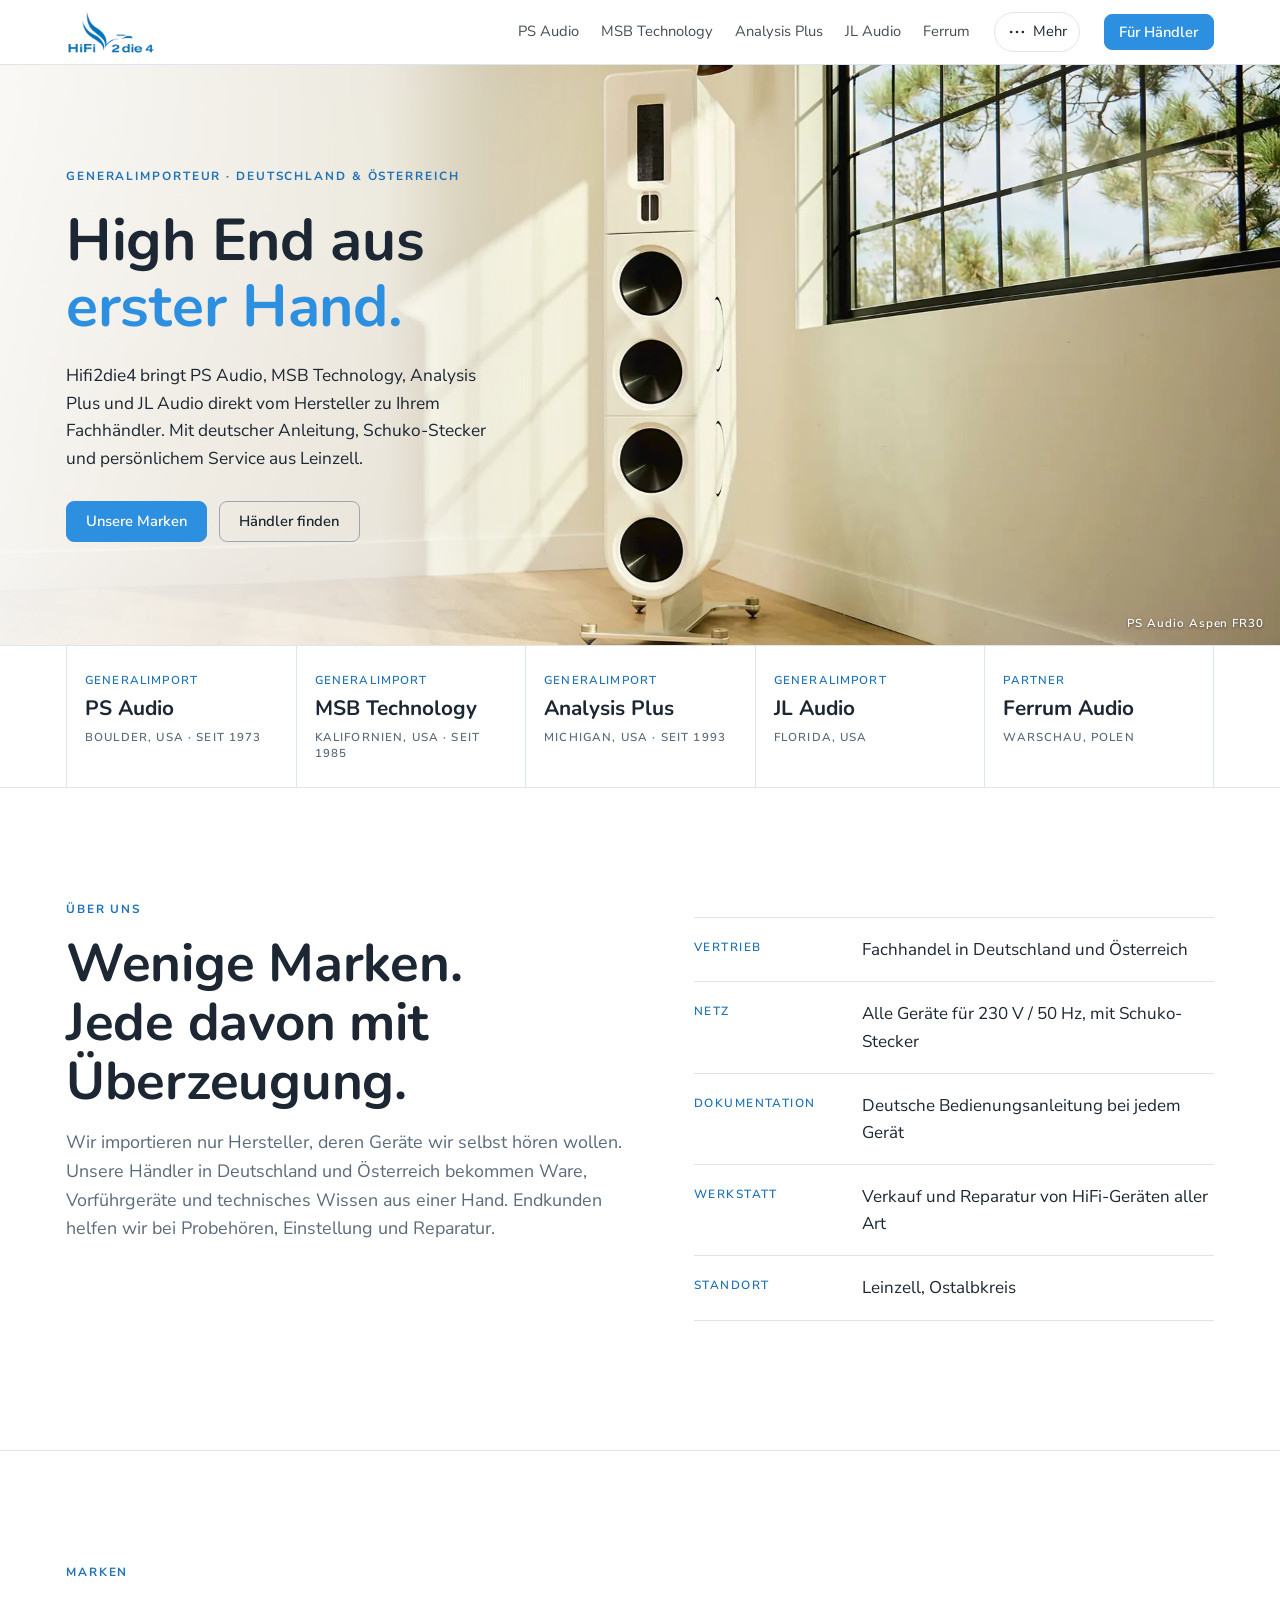
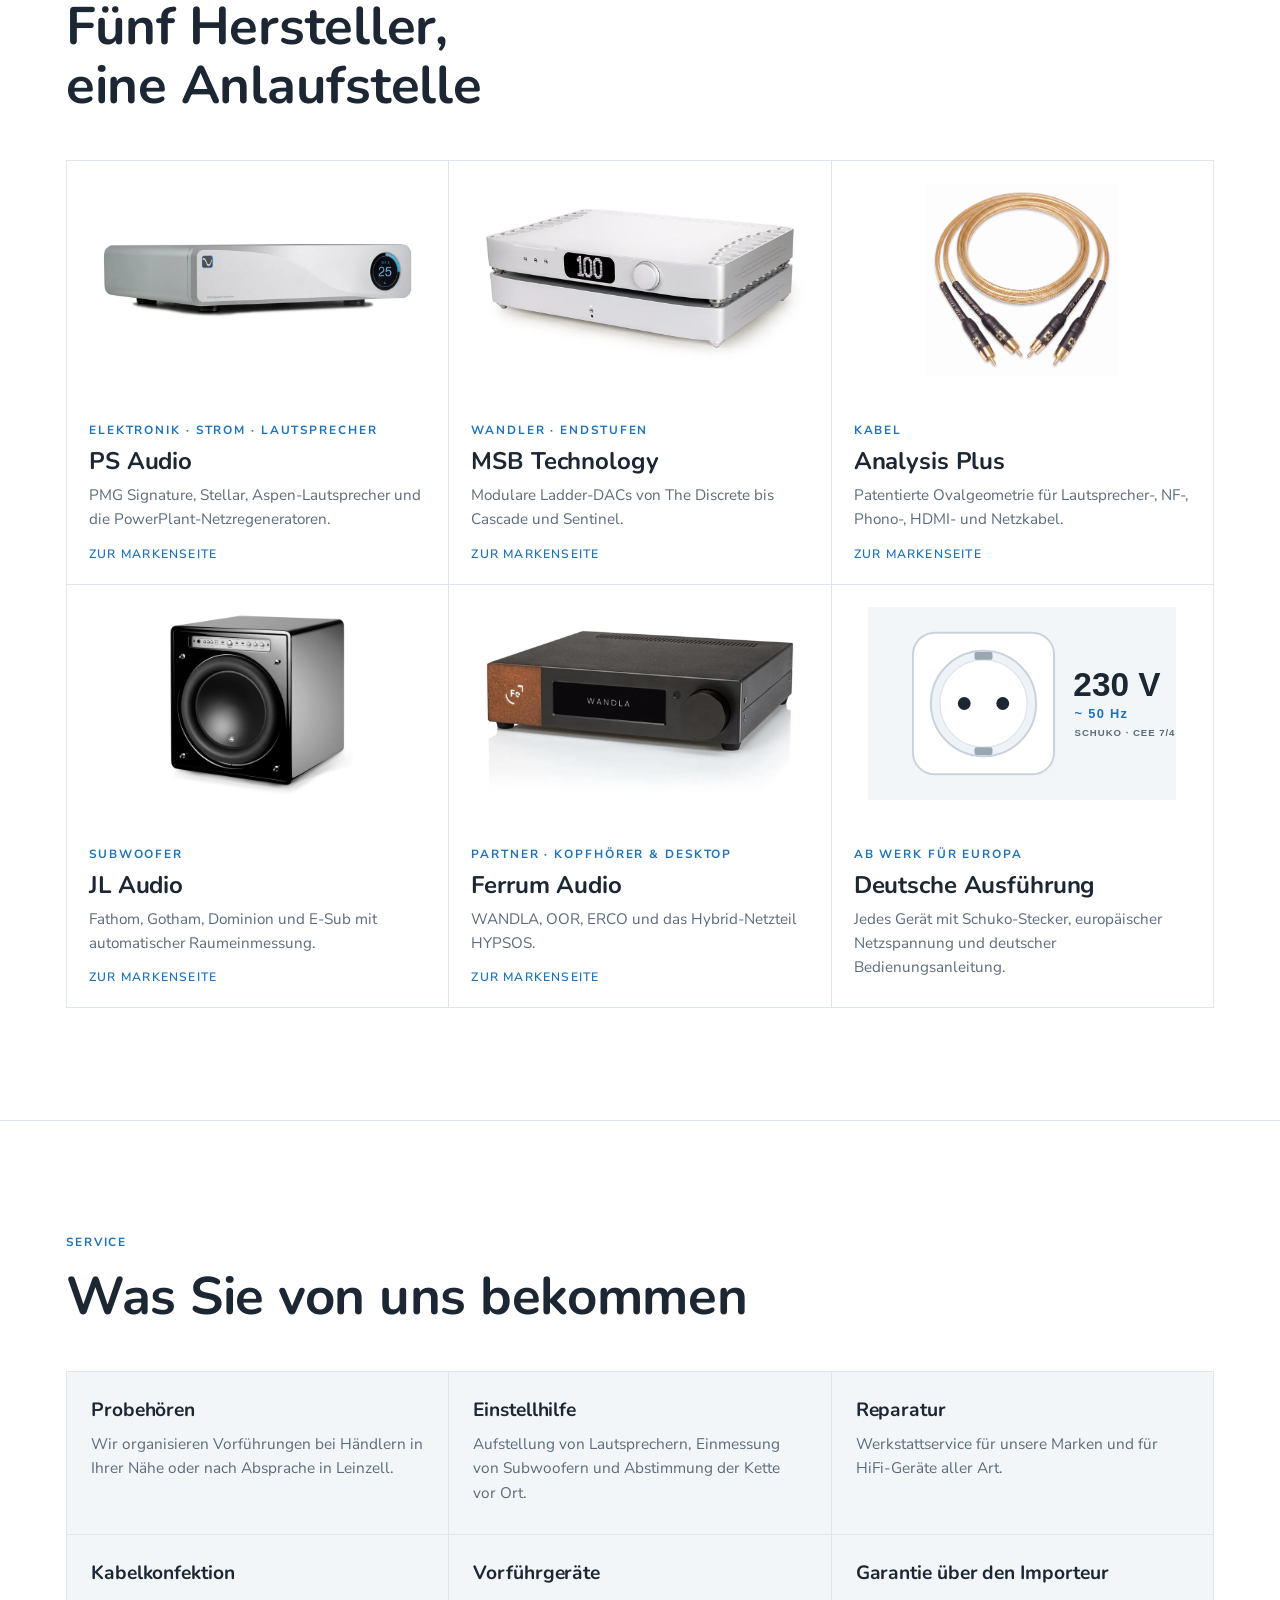
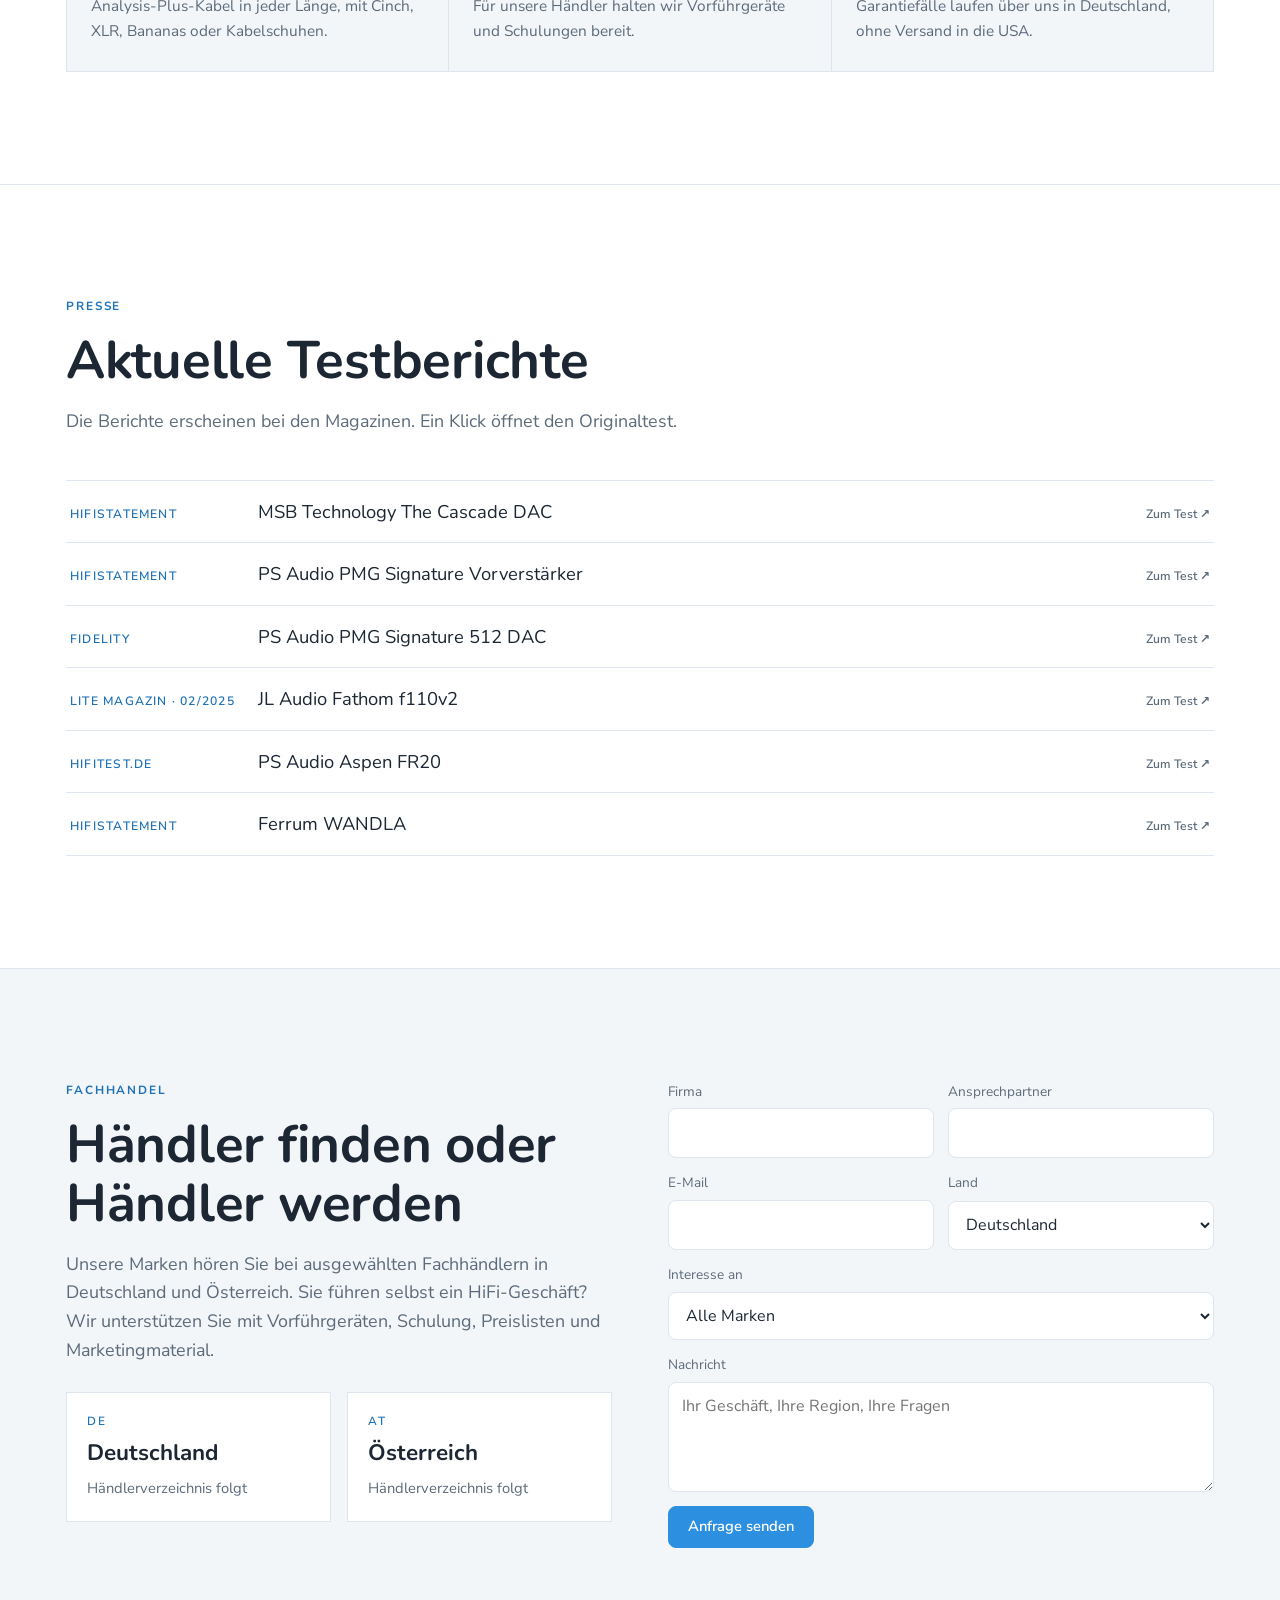
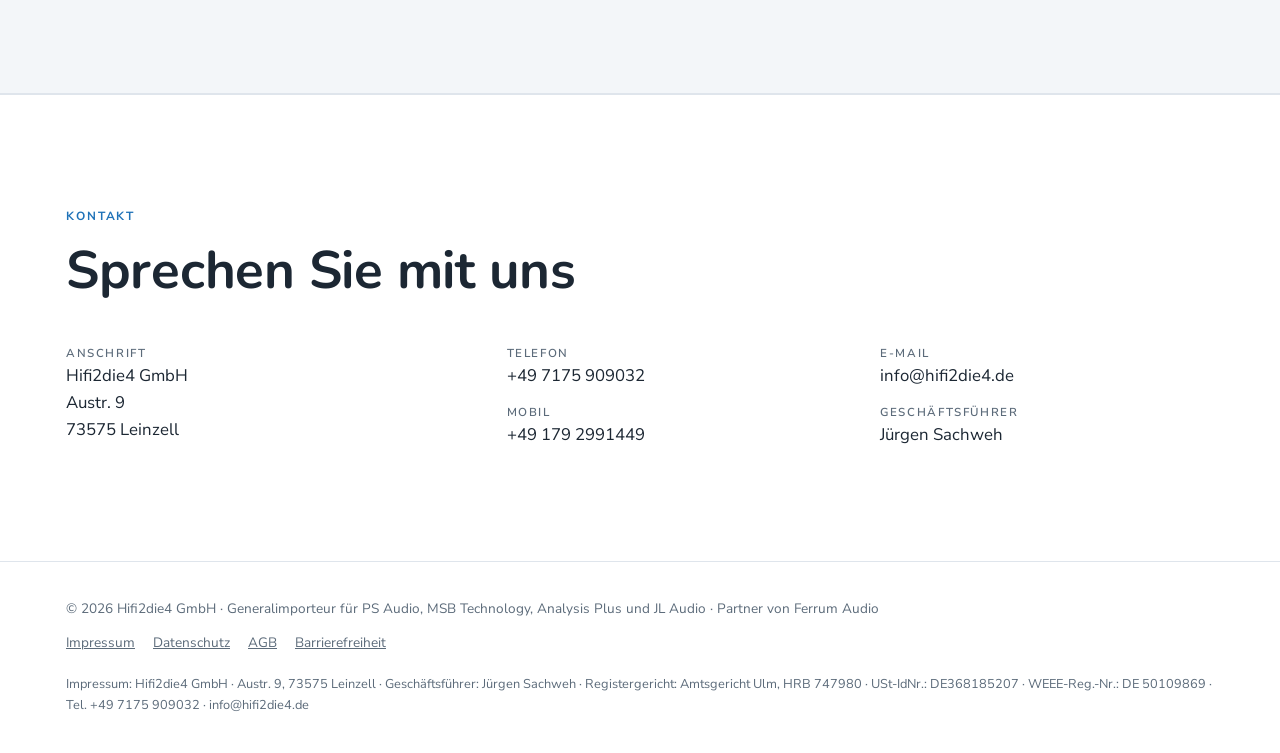
==== commit 641b7924: "Cache-Buster für style.css Co-Authored-By: Claude Opus 5.5 (1M context) <noreply@anthropic.com> Clau" ====
--- a/index.html
+++ b/index.html
@@ -9,7 +9,7 @@
 <link rel="preconnect" href="https://fonts.googleapis.com">
 <link rel="preconnect" href="https://fonts.gstatic.com" crossorigin>
 <link rel="stylesheet" href="https://fonts.googleapis.com/css2?family=Nunito:wght@600;700;800&family=Nunito+Sans:opsz,wght@6..12,400;6..12,600;6..12,700&display=swap">
-<link rel="stylesheet" href="assets/style.css">
+<link rel="stylesheet" href="assets/style.css?v=202610231509">
 <style>body{margin:0}img{max-width:100%}[hidden]{display:none!important}</style>
 </head>
 <body>
--- a/assets/style.css
+++ b/assets/style.css
@@ -70,11 +70,11 @@
 @media (max-width:480px){.more-menu .lbl{display:none}}
 
 /* Hero: Bild über die ganze Breite, Text links auf der freien Wand */
-.hero{position:relative;overflow:hidden;border-bottom:1px solid var(--line);min-height:clamp(560px,min(60vw,88vh),920px);display:flex;align-items:center}
+.hero{position:relative;overflow:hidden;border-bottom:1px solid var(--line);min-height:clamp(560px,41vw,920px);display:flex;align-items:center}
 .hero img.bg{position:absolute;inset:0;width:100%;height:100%;object-fit:cover;object-position:60% 50%}
 .hero::after{content:"";position:absolute;inset:0;background:linear-gradient(90deg,rgba(255,255,255,.92) 0%,rgba(255,255,255,.75) 30%,rgba(255,255,255,0) 50%)}
 .hero .wrap{position:relative;z-index:1;width:100%;padding-block:clamp(56px,8vw,110px)}
-.hero-copy{display:grid;gap:22px;max-width:min(500px,42vw);padding-left:clamp(16px,3.5vw,56px)}
+.hero-copy{display:grid;gap:22px;max-width:min(470px,40vw)}
 .hero h1{font-size:clamp(2.4rem,4.6vw,4.2rem)}
 .hero h1 em{font-style:normal;color:var(--blue)}
 .hero p{color:var(--text);font-size:1.08rem;max-width:42ch}
@@ -84,7 +84,7 @@
   .hero{display:block;min-height:0}
   .hero img.bg{position:relative;inset:auto;height:auto;aspect-ratio:16/10;object-position:52% 60%}
   .hero::after{display:none}
-  .hero-copy{max-width:none;padding-left:0}
+  .hero-copy{max-width:none}
   .hero .caption{top:calc(62.5vw - 30px);bottom:auto;right:auto;left:16px}
 }
 
@@ -278,7 +278,7 @@
 .pimg{position:relative;aspect-ratio:4/3;max-width:100%;background:var(--paper);border-bottom:1px solid var(--line)}
 .pimg img{position:absolute;inset:0;width:100%;height:100%;object-fit:contain;padding:8%}
 .pimg.photo img{object-fit:cover;padding:0}
-.pbody{padding:20px 20px 22px;display:grid;gap:10px;align-content:start}
+.pbody{padding:20px 20px 22px;display:flex;flex-direction:column;gap:10px}
 .pbody .tag{font:700 .7rem var(--f-mono);letter-spacing:.12em;text-transform:uppercase;color:var(--blue-soft)}
 .pbody h3{font-size:1.25rem}
 .pbody p{color:var(--muted);font-size:.95rem}
@@ -286,6 +286,26 @@
 .pbody li{padding-left:16px;position:relative}
 .pbody li::before{content:"";position:absolute;left:2px;top:.62em;width:6px;height:6px;border-radius:50%;background:var(--blue)}
 .fin{display:flex;flex-wrap:wrap;gap:6px;margin-top:4px}
+.pmore{margin-top:-2px}
+.pmore summary{list-style:none;cursor:pointer;display:inline-flex;align-items:center;gap:6px;font-weight:700;font-size:.88rem;color:var(--blue-soft)}
+.pmore summary::-webkit-details-marker{display:none}
+.pmore summary::after{content:"";width:7px;height:7px;border-right:2px solid currentColor;border-bottom:2px solid currentColor;transform:translateY(-2px) rotate(45deg);transition:transform .2s}
+.pmore[open] summary::after{transform:translateY(2px) rotate(-135deg)}
+.pmore summary:hover{text-decoration:underline}
+.pmore .close,.pmore[open] .open{display:none}
+.pmore[open] .close{display:inline}
+.pmore p{margin:10px 0 0;color:var(--text);font-size:.93rem;line-height:1.6}
+.pdata{width:100%;margin-top:14px;border-collapse:collapse;font-size:.84rem;font-variant-numeric:tabular-nums}
+.pdata caption{text-align:left;font:700 .7rem var(--f-mono);letter-spacing:.12em;text-transform:uppercase;color:var(--blue-soft);padding-bottom:6px}
+.pdata th,.pdata td{text-align:left;vertical-align:top;padding:6px 0;border-top:1px solid var(--line)}
+.pdata th{font-weight:600;color:var(--muted);width:42%;padding-right:10px}
+.pdata td{color:var(--text)}
+.ptests{margin-top:auto;padding-top:12px;border-top:1px solid var(--line);display:flex;flex-wrap:wrap;align-items:center;gap:6px 12px;font-size:.86rem}
+.ptests .lbl{font:700 .7rem var(--f-mono);letter-spacing:.12em;text-transform:uppercase;color:var(--muted)}
+.ptests a{color:var(--blue-soft);font-weight:600;text-decoration:none}
+.ptests a::after{content:" \2197";font-weight:400}
+.ptests a:hover{text-decoration:underline}
+.ptests small{font-weight:400;color:var(--muted)}
 .fin span{font-size:.76rem;padding:.25em .65em;border-radius:999px;background:var(--panel);color:var(--muted)}
 .series-head{display:grid;grid-template-columns:minmax(0,1fr) minmax(0,1fr);gap:40px;align-items:end}
 .series-head p{color:var(--muted);max-width:60ch}
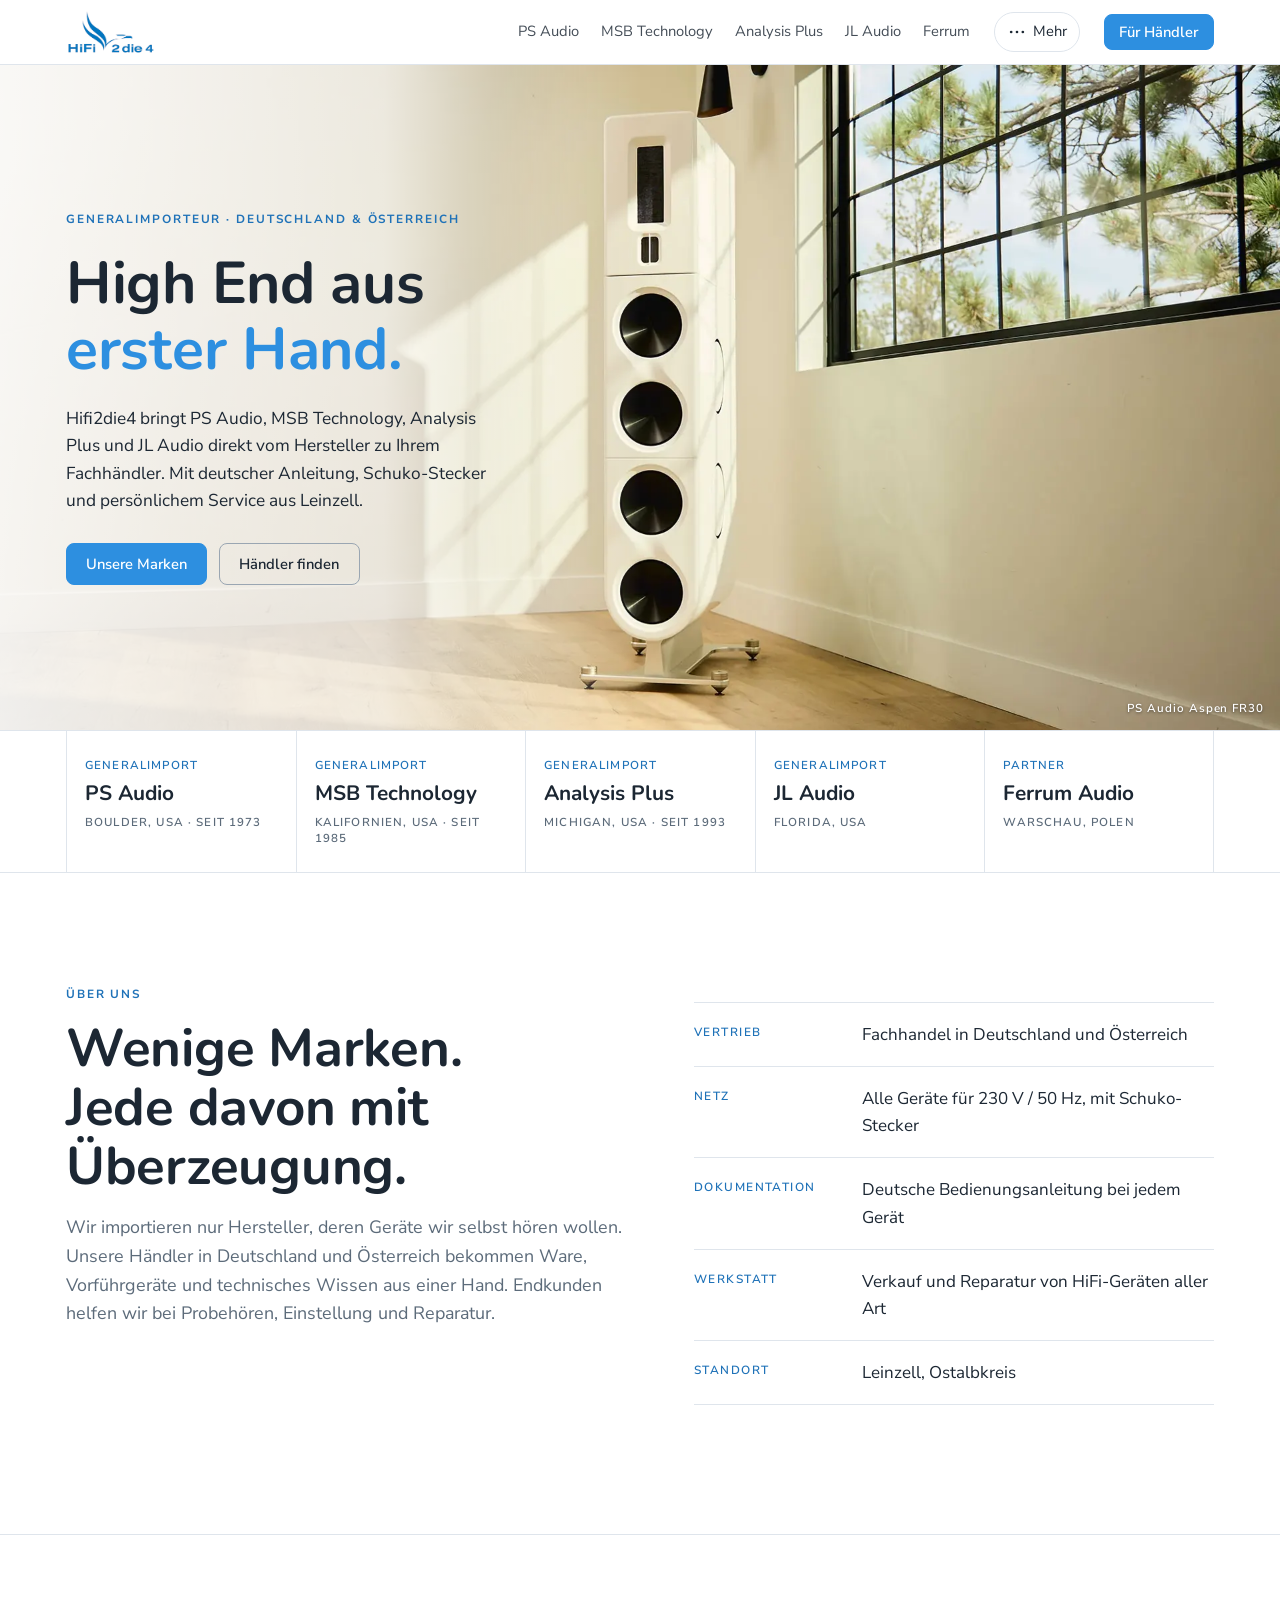
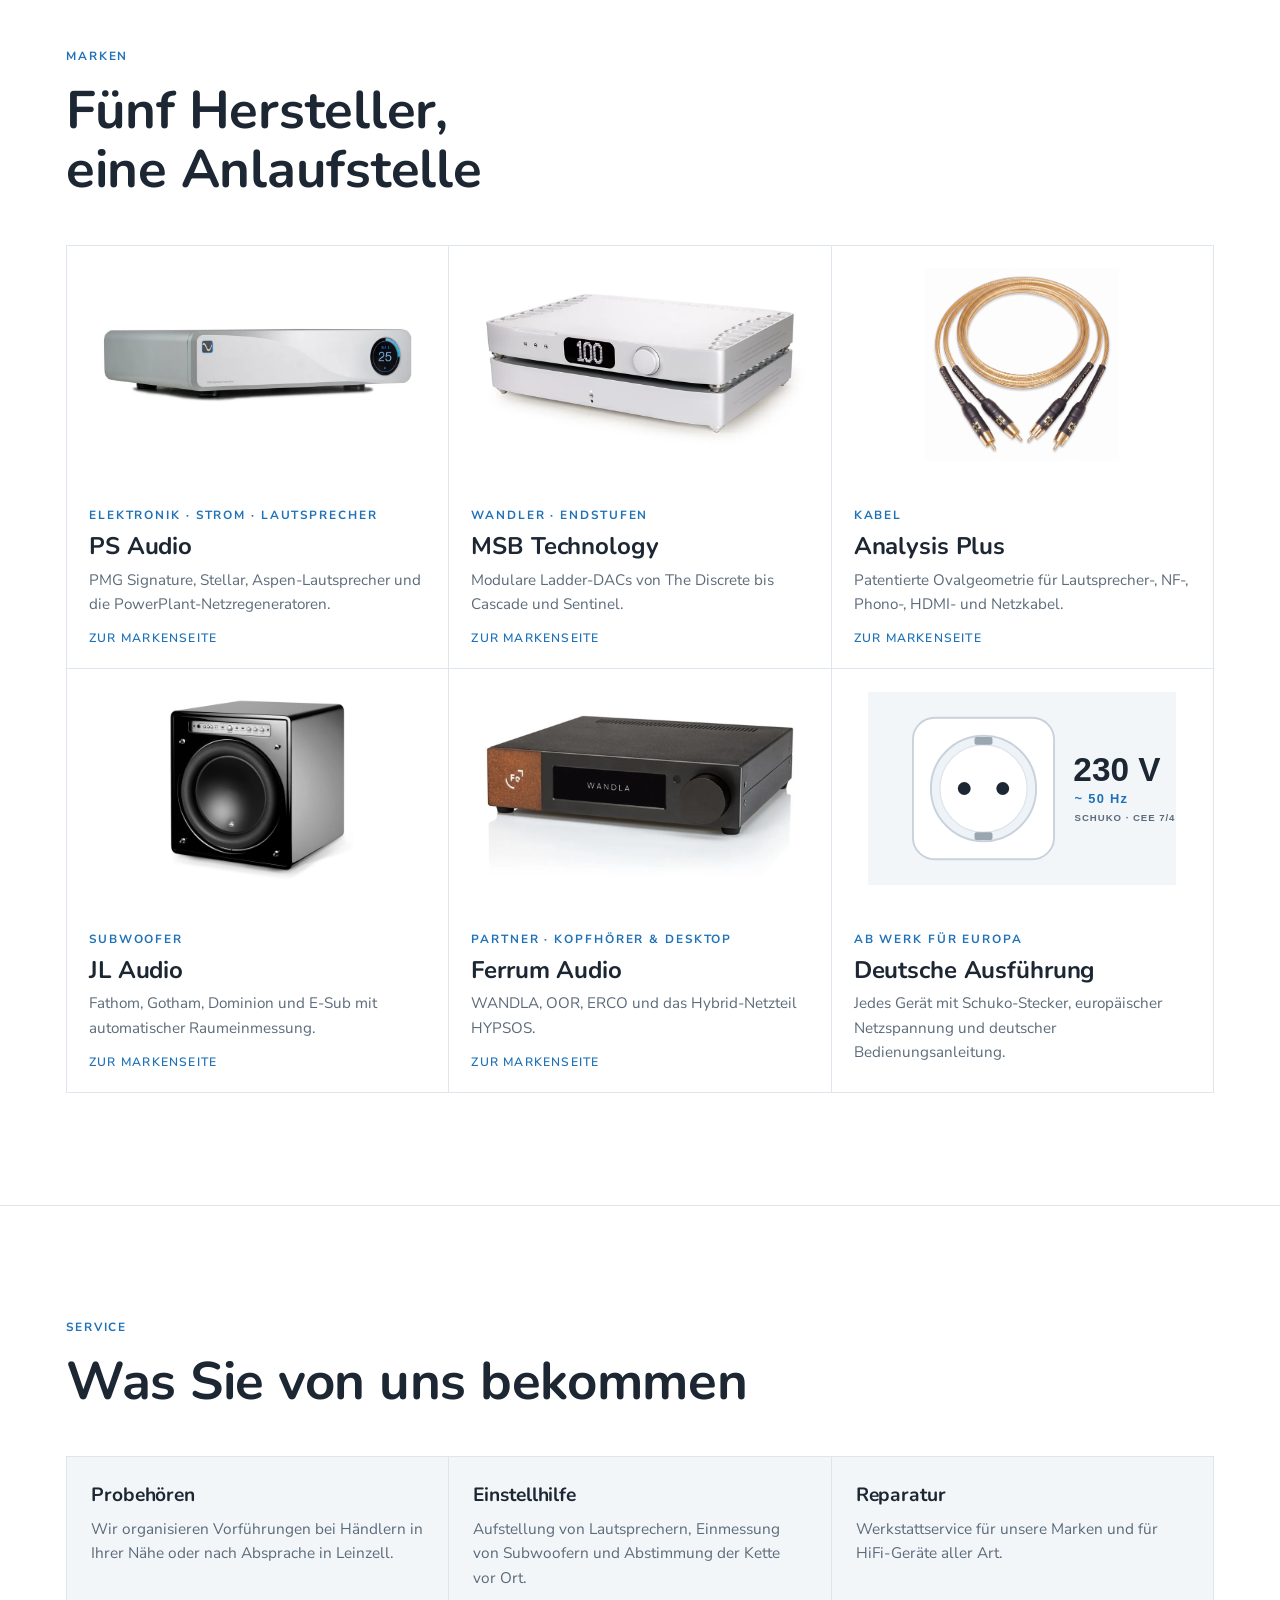
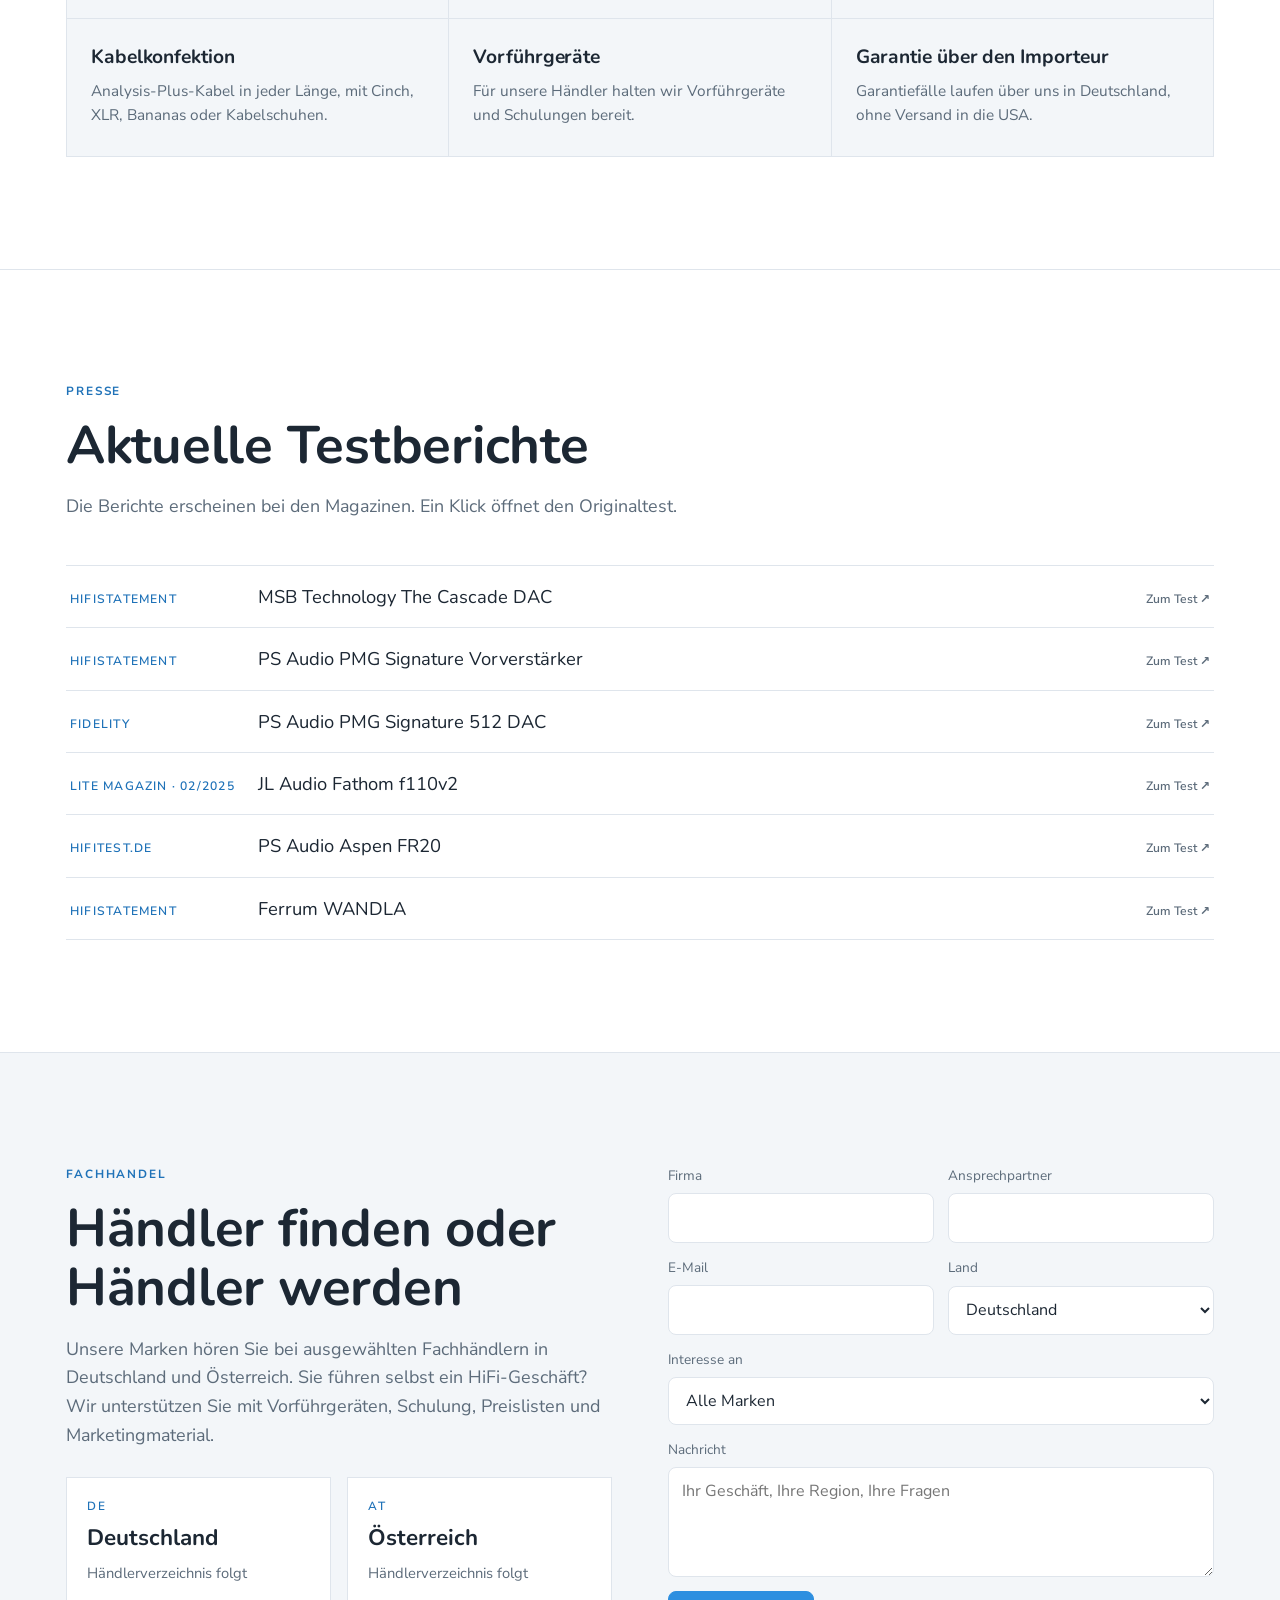
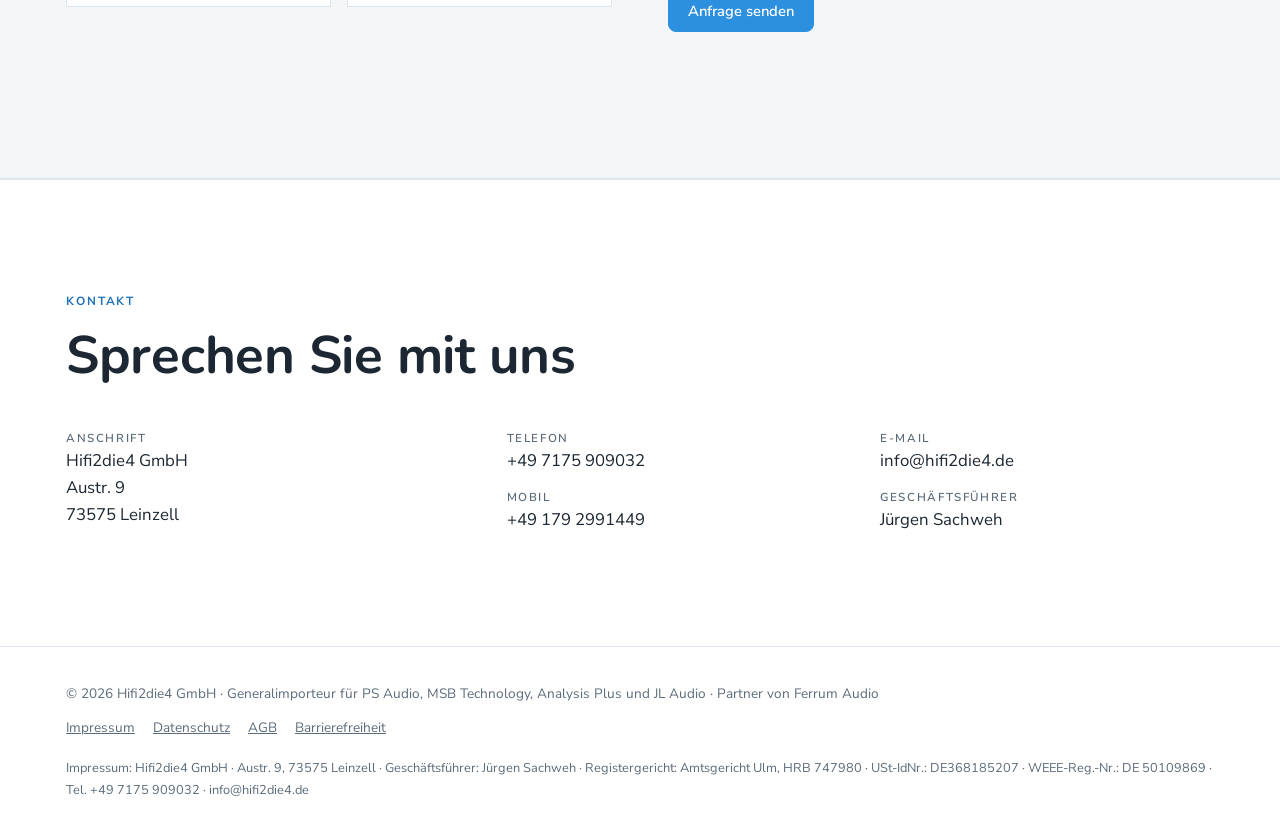
==== commit 8e253091: "Hero zeigt den Lautsprecher vollständig Co-Authored-By: Claude Opus 5.5 (1M context) <noreply@anthro" ====
--- a/index.html
+++ b/index.html
@@ -9,7 +9,7 @@
 <link rel="preconnect" href="https://fonts.googleapis.com">
 <link rel="preconnect" href="https://fonts.gstatic.com" crossorigin>
 <link rel="stylesheet" href="https://fonts.googleapis.com/css2?family=Nunito:wght@600;700;800&family=Nunito+Sans:opsz,wght@6..12,400;6..12,600;6..12,700&display=swap">
-<link rel="stylesheet" href="assets/style.css?v=202610231509">
+<link rel="stylesheet" href="assets/style.css?v=202610231515">
 <style>body{margin:0}img{max-width:100%}[hidden]{display:none!important}</style>
 </head>
 <body>
--- a/assets/style.css
+++ b/assets/style.css
@@ -70,7 +70,7 @@
 @media (max-width:480px){.more-menu .lbl{display:none}}
 
 /* Hero: Bild über die ganze Breite, Text links auf der freien Wand */
-.hero{position:relative;overflow:hidden;border-bottom:1px solid var(--line);min-height:clamp(560px,41vw,920px);display:flex;align-items:center}
+.hero{position:relative;overflow:hidden;border-bottom:1px solid var(--line);min-height:clamp(560px,52vw,1000px);display:flex;align-items:center}
 .hero img.bg{position:absolute;inset:0;width:100%;height:100%;object-fit:cover;object-position:60% 50%}
 .hero::after{content:"";position:absolute;inset:0;background:linear-gradient(90deg,rgba(255,255,255,.92) 0%,rgba(255,255,255,.75) 30%,rgba(255,255,255,0) 50%)}
 .hero .wrap{position:relative;z-index:1;width:100%;padding-block:clamp(56px,8vw,110px)}
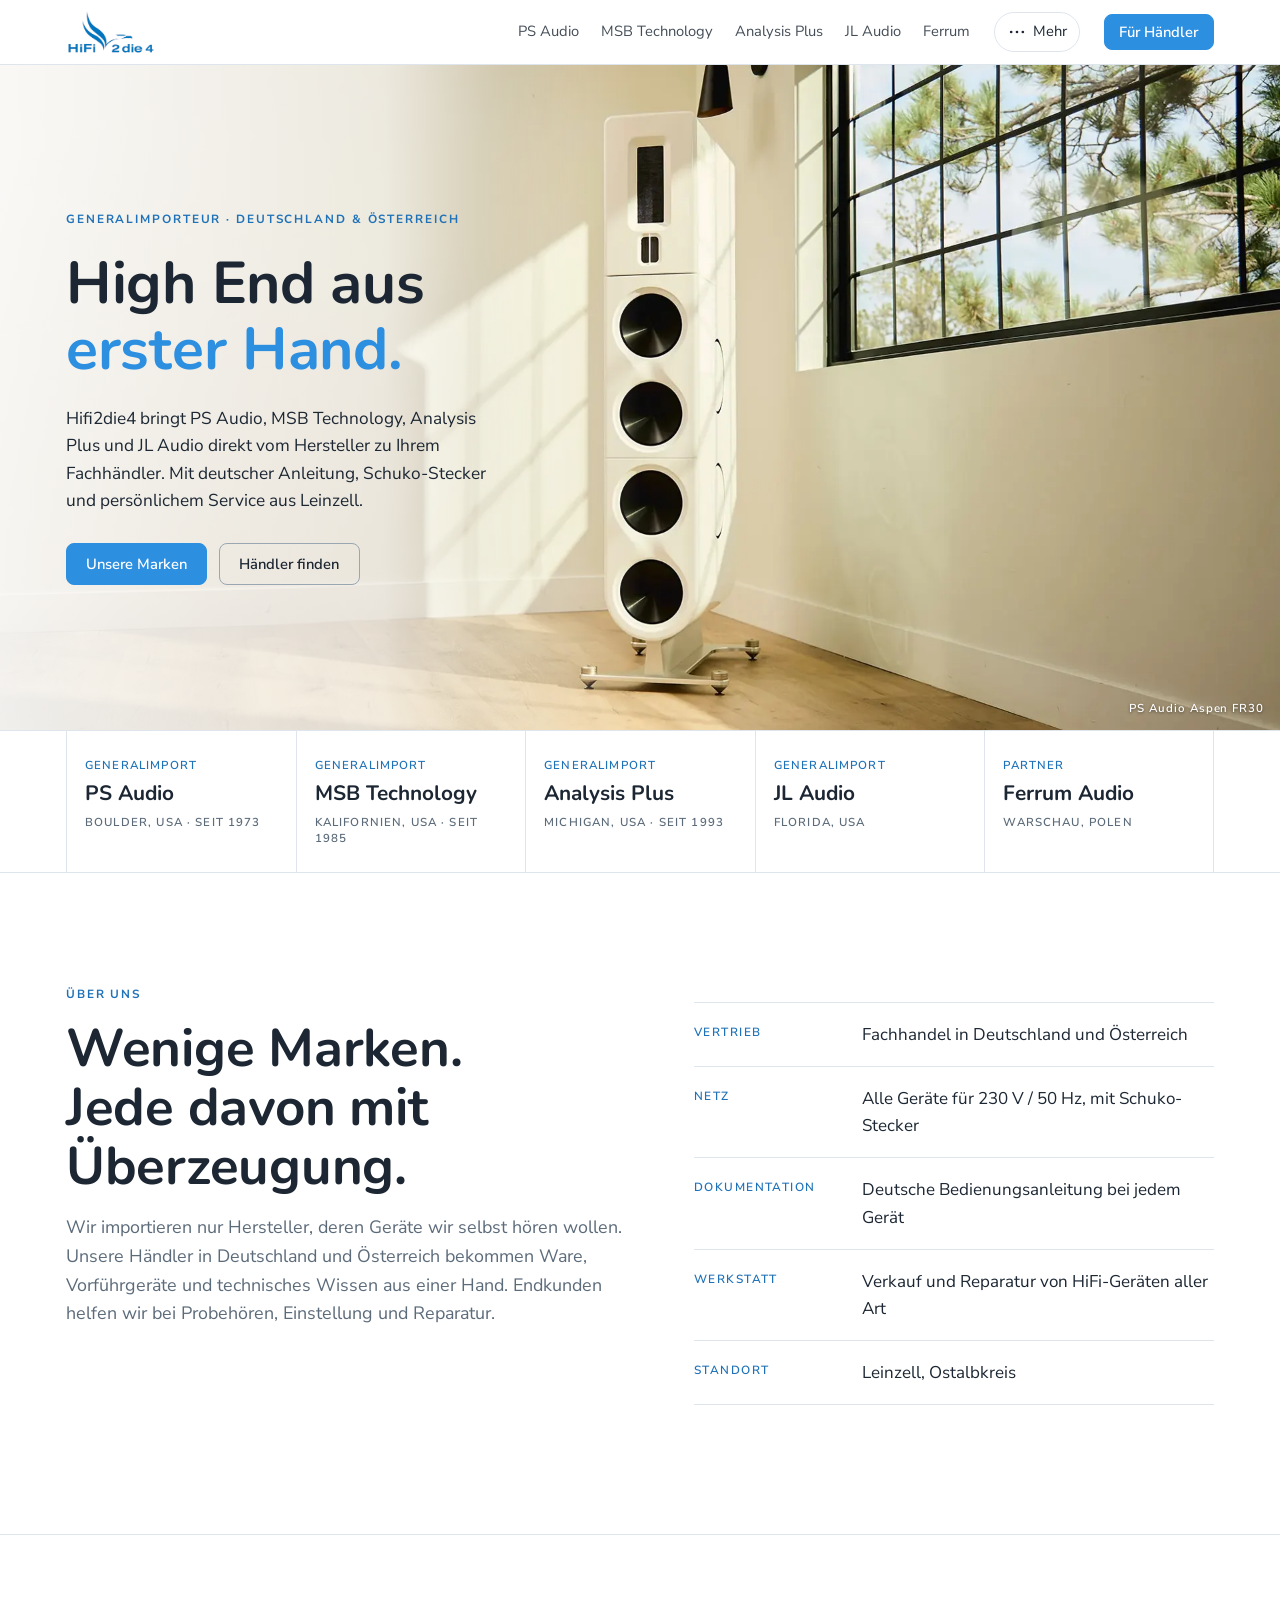
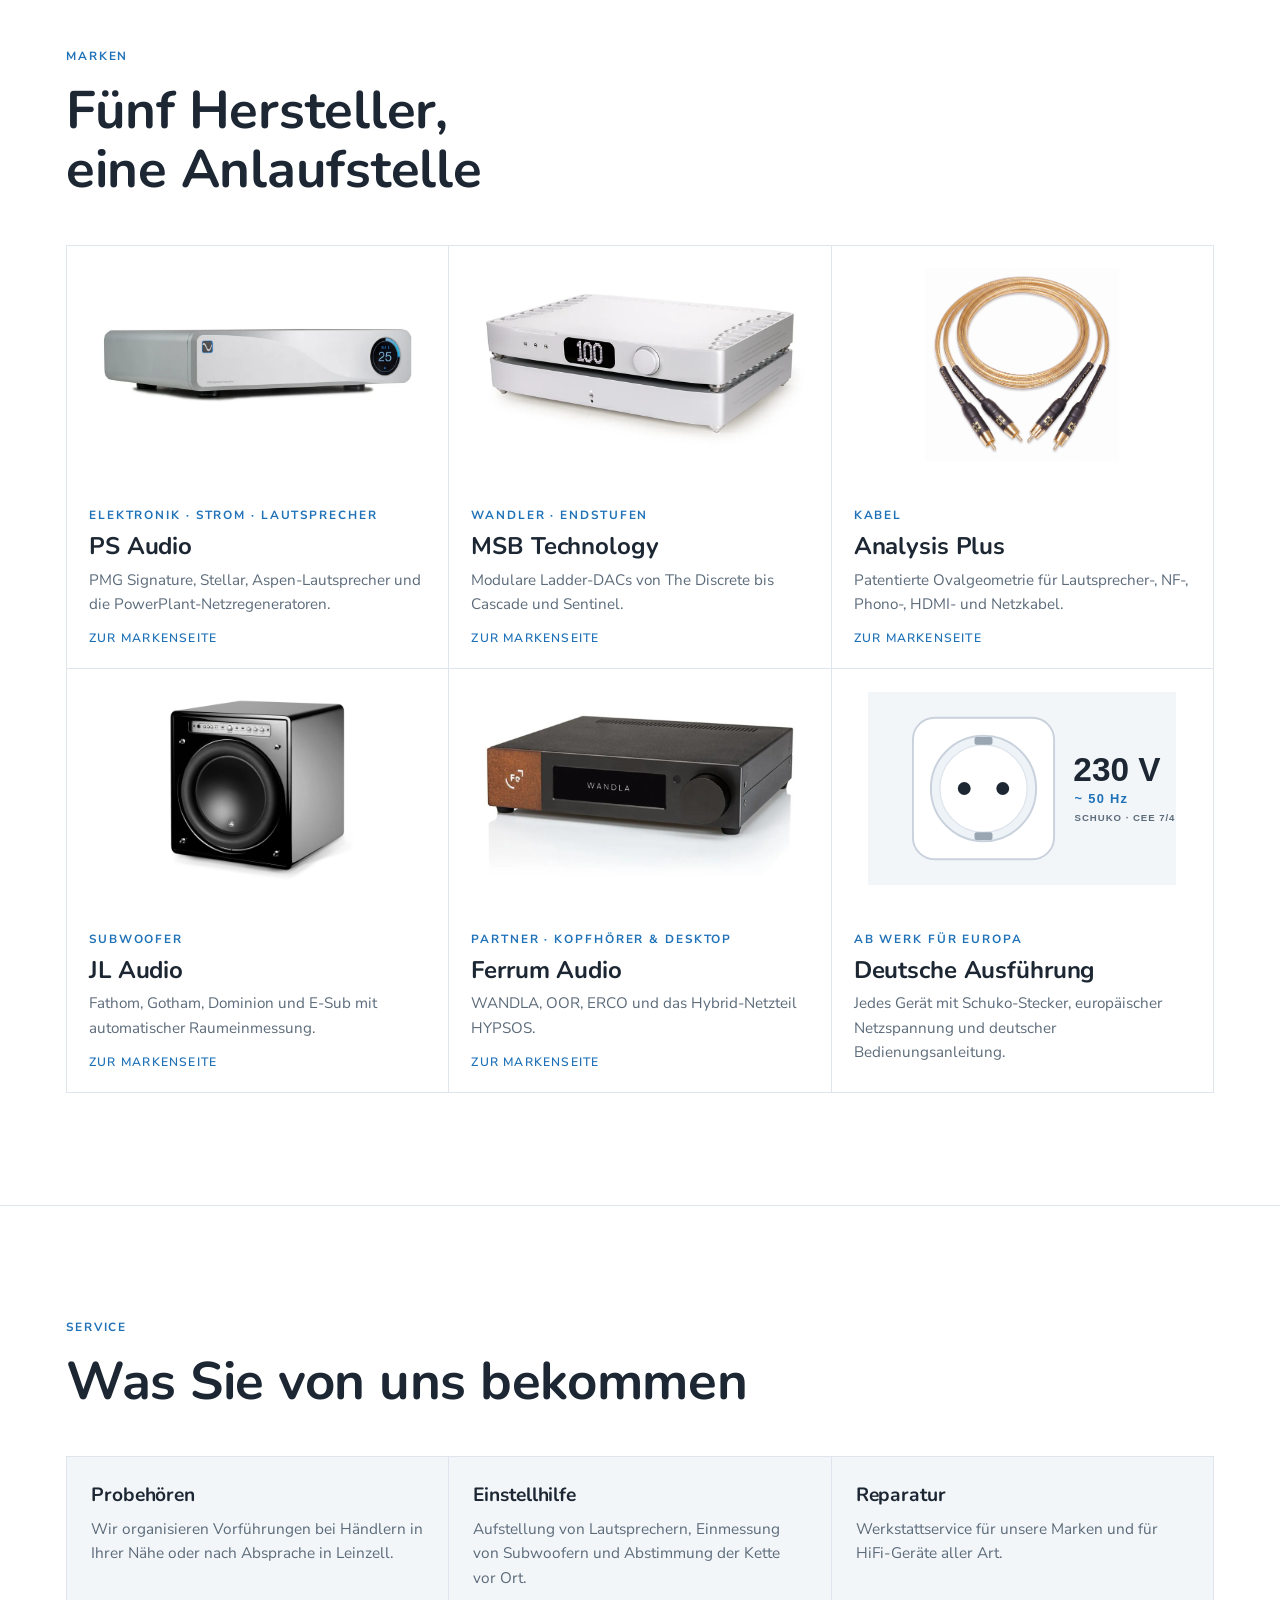
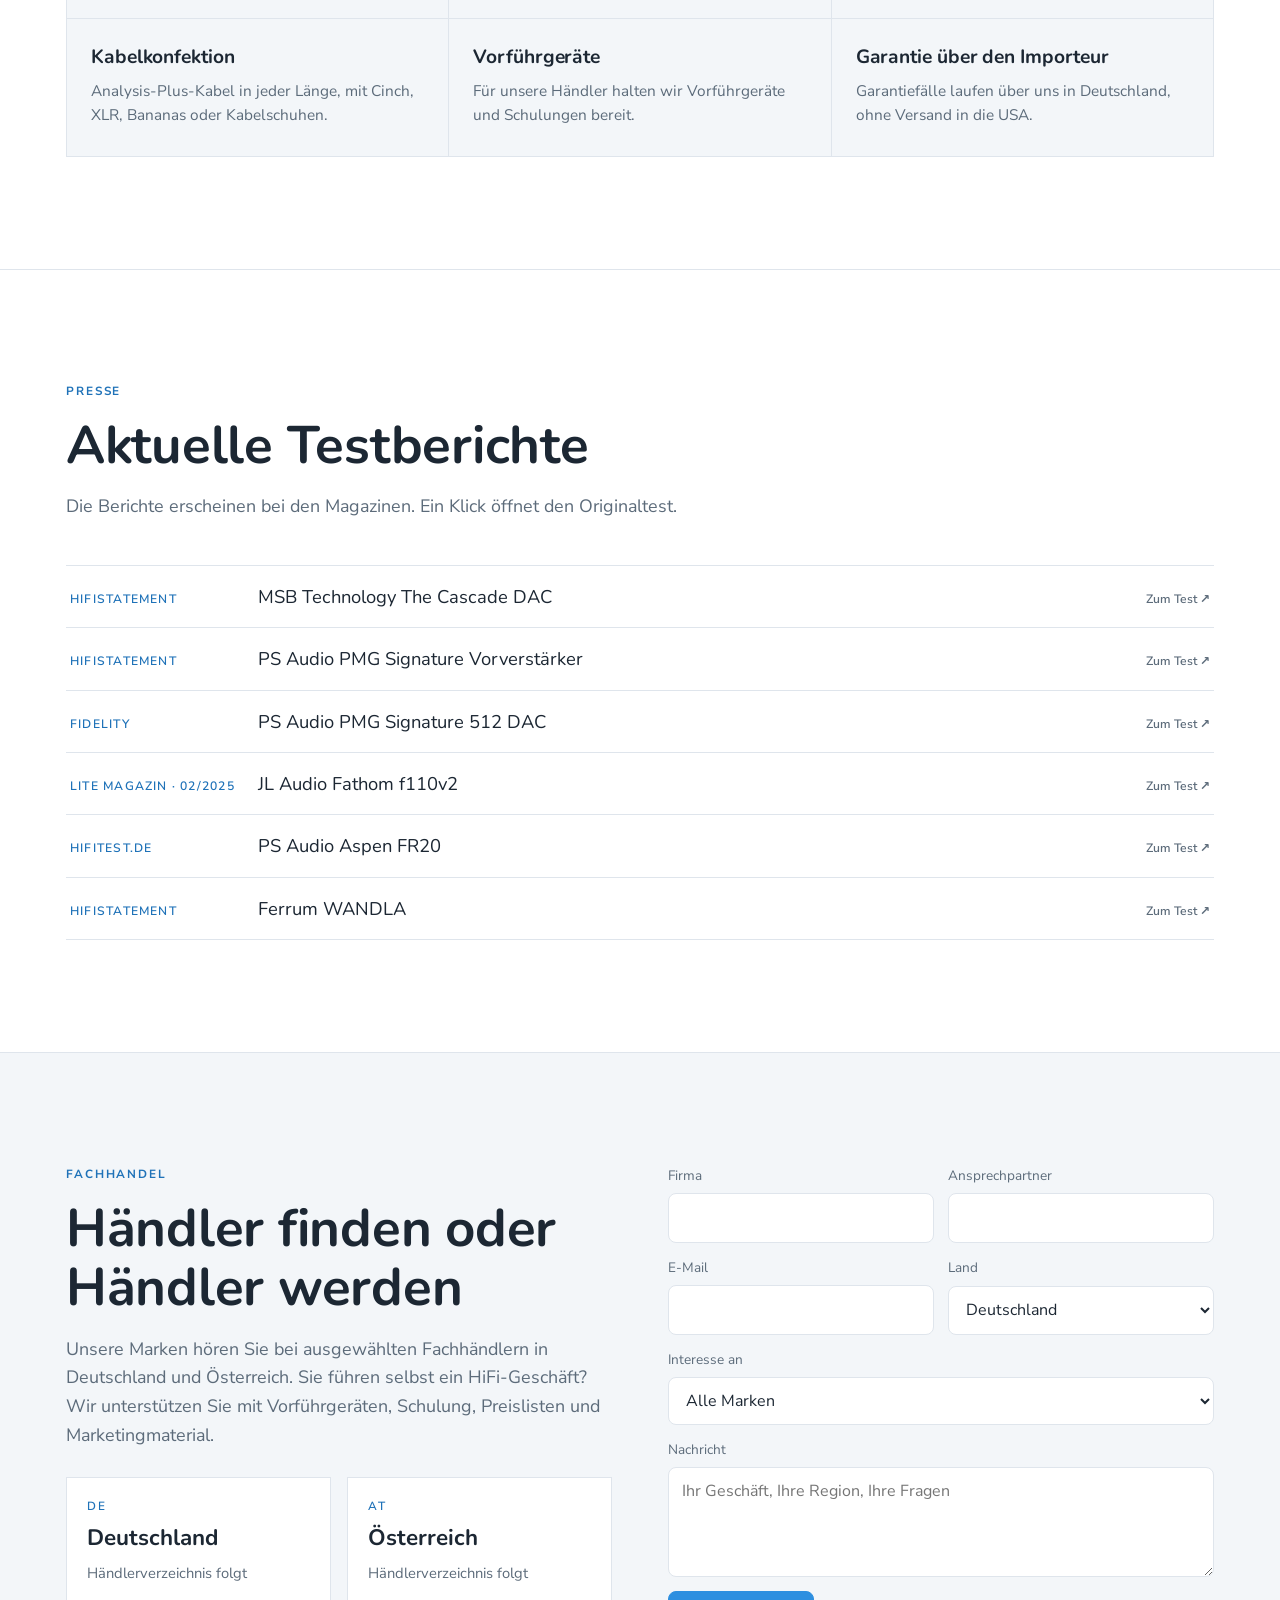
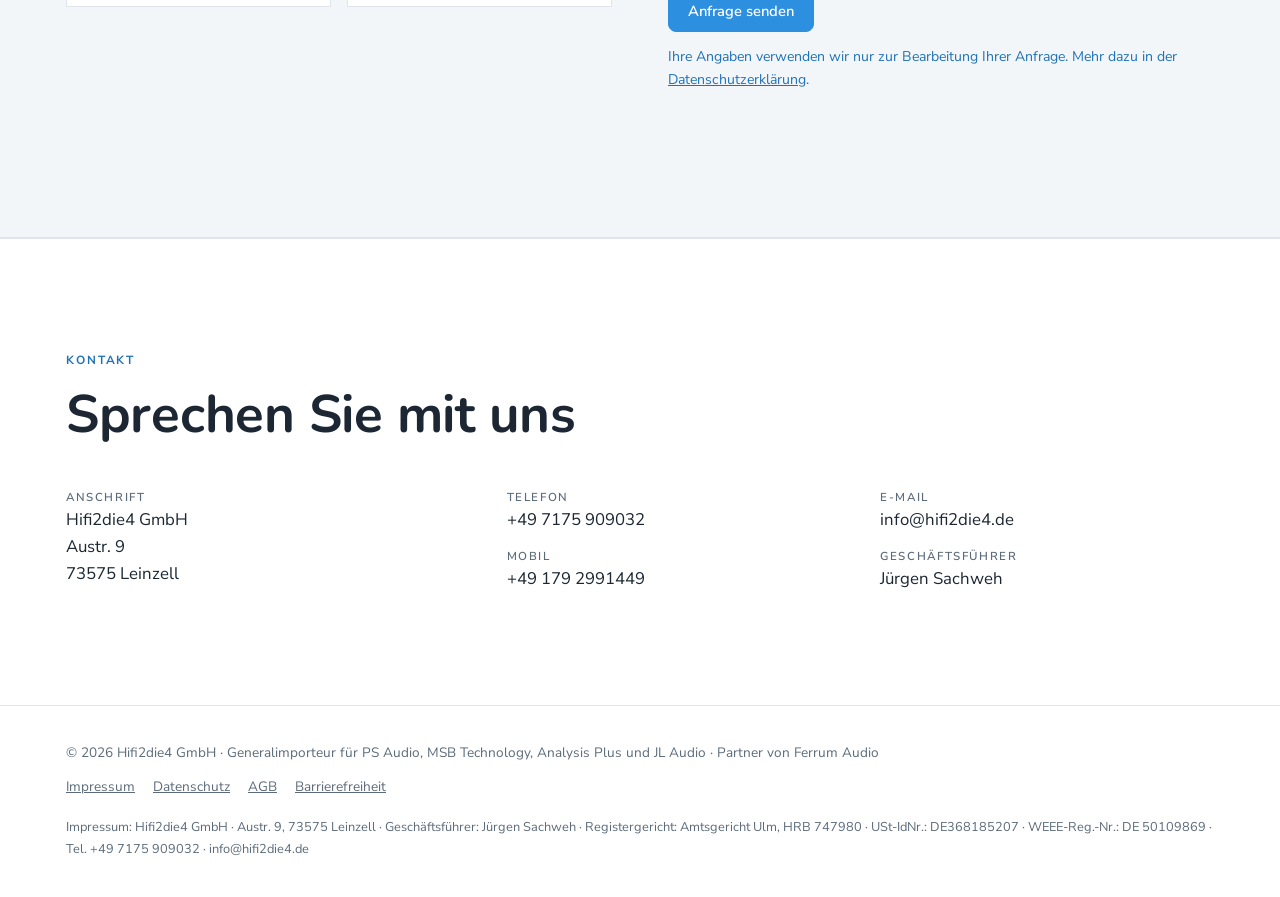
==== commit 56fbdb66: "Datenschutz, bereinigte AGB, Schriften lokal eingebunden Co-Authored-By: Claude Opus 5.5 (1M context" ====
--- a/index.html
+++ b/index.html
@@ -6,10 +6,8 @@
 <meta name="viewport" content="width=device-width, initial-scale=1, viewport-fit=cover">
 <title>Hifi2Die4 · Generalimporteur für High-End-HiFi in Deutschland und Österreich</title>
 <meta name="description" content="Hifi2die4 GmbH: Generalimporteur für PS Audio, MSB Technology, Analysis Plus und JL Audio, Partner von Ferrum Audio. Vertrieb an den Fachhandel in Deutschland und Österreich.">
-<link rel="preconnect" href="https://fonts.googleapis.com">
-<link rel="preconnect" href="https://fonts.gstatic.com" crossorigin>
-<link rel="stylesheet" href="https://fonts.googleapis.com/css2?family=Nunito:wght@600;700;800&family=Nunito+Sans:opsz,wght@6..12,400;6..12,600;6..12,700&display=swap">
-<link rel="stylesheet" href="assets/style.css?v=202610231515">
+<link rel="preload" href="assets/fonts/nunito-sans-latin-wght-normal.woff2" as="font" type="font/woff2" crossorigin>
+<link rel="stylesheet" href="assets/style.css?v=202610231526">
 <style>body{margin:0}img{max-width:100%}[hidden]{display:none!important}</style>
 </head>
 <body>
@@ -174,6 +172,7 @@
       <label for="f-marke">Interesse an<select id="f-marke" name="marke"><option>Alle Marken</option><option>PS Audio</option><option>MSB Technology</option><option>Analysis Plus</option><option>JL Audio</option><option>Ferrum Audio</option></select></label>
       <label for="f-msg">Nachricht<textarea id="f-msg" name="nachricht" placeholder="Ihr Geschäft, Ihre Region, Ihre Fragen"></textarea></label>
       <div><button class="btn" type="submit">Anfrage senden</button></div>
+      <p class="note">Ihre Angaben verwenden wir nur zur Bearbeitung Ihrer Anfrage. Mehr dazu in der <a href="datenschutz.html">Datenschutzerklärung</a>.</p>
       <p class="note" id="f-note" aria-live="polite"></p>
     </form>
   </div>
@@ -207,9 +206,9 @@
 <footer>
   <div class="wrap">
     <span>© 2026 Hifi2die4 GmbH · Generalimporteur für PS Audio, MSB Technology, Analysis Plus und JL Audio · Partner von Ferrum Audio</span>
-    <nav aria-label="Rechtliches"><a href="#impressum">Impressum</a><a href="#datenschutz">Datenschutz</a><a href="#agb">AGB</a><a href="#barrierefreiheit">Barrierefreiheit</a></nav>
-  </div>
-  <div class="wrap legal" id="impressum">Impressum: Hifi2die4 GmbH · Austr. 9, 73575 Leinzell · Geschäftsführer: Jürgen Sachweh · Registergericht: Amtsgericht Ulm, HRB 747980 · USt-IdNr.: DE368185207 · WEEE-Reg.-Nr.: DE 50109869 · Tel. +49 7175 909032 · info@hifi2die4.de</div>
+    <nav aria-label="Rechtliches"><a href="impressum.html">Impressum</a><a href="datenschutz.html">Datenschutz</a><a href="agb.html">AGB</a><a href="barrierefreiheit.html">Barrierefreiheit</a></nav>
+  </div>
+  <div class="wrap legal">Impressum: Hifi2die4 GmbH · Austr. 9, 73575 Leinzell · Geschäftsführer: Jürgen Sachweh · Registergericht: Amtsgericht Ulm, HRB 747980 · USt-IdNr.: DE368185207 · WEEE-Reg.-Nr.: DE 50109869 · Tel. +49 7175 909032 · info@hifi2die4.de</div>
 </footer>
 </body>
 </html>
--- a/assets/style.css
+++ b/assets/style.css
@@ -1,3 +1,8 @@
+/* Schriften lokal eingebunden (Nunito, Nunito Sans, SIL Open Font License) */
+@font-face{font-family:'Nunito';font-style:normal;font-display:swap;font-weight:200 1000;src:url(fonts/nunito-latin-ext-wght-normal.woff2) format('woff2');unicode-range:U+0100-02AF,U+0304,U+0308,U+0329,U+1E00-1E9F,U+1EF2-1EFF,U+2020,U+20A0-20AB,U+20AD-20C0,U+2113,U+2C60-2C7F,U+A720-A7FF}
+@font-face{font-family:'Nunito';font-style:normal;font-display:swap;font-weight:200 1000;src:url(fonts/nunito-latin-wght-normal.woff2) format('woff2');unicode-range:U+0000-00FF,U+0131,U+0152-0153,U+02BB-02BC,U+02C6,U+02DA,U+02DC,U+0304,U+0308,U+0329,U+2000-206F,U+2074,U+20AC,U+2122,U+2191,U+2193,U+2212,U+2215,U+FEFF,U+FFFD}
+@font-face{font-family:'Nunito Sans';font-style:normal;font-display:swap;font-weight:200 1000;src:url(fonts/nunito-sans-latin-ext-wght-normal.woff2) format('woff2');unicode-range:U+0100-02AF,U+0304,U+0308,U+0329,U+1E00-1E9F,U+1EF2-1EFF,U+2020,U+20A0-20AB,U+20AD-20C0,U+2113,U+2C60-2C7F,U+A720-A7FF}
+@font-face{font-family:'Nunito Sans';font-style:normal;font-display:swap;font-weight:200 1000;src:url(fonts/nunito-sans-latin-wght-normal.woff2) format('woff2');unicode-range:U+0000-00FF,U+0131,U+0152-0153,U+02BB-02BC,U+02C6,U+02DA,U+02DC,U+0304,U+0308,U+0329,U+2000-206F,U+2074,U+20AC,U+2122,U+2191,U+2193,U+2212,U+2215,U+FEFF,U+FFFD}
 /* Layout: heller Vorführraum. Ein großes Bild als Bühne, danach Marken als ruhige Kapitel mit Spezifikationsleisten wie auf einer Gerätefront. */
 :root{
   --ink:#ffffff;        /* Hintergrund weiß */
@@ -312,3 +317,19 @@
 @media (max-width:860px){.series-head{grid-template-columns:1fr;gap:12px}}
 .page-head .media.pimg-head{background:var(--paper);border:1px solid var(--line);border-radius:12px}
 .page-head .media.pimg-head img{object-fit:contain;padding:6%}
+
+/* Rechtliche Seiten */
+.legal-head .wrap{grid-template-columns:1fr}
+.legal-page{padding-top:clamp(40px,6vw,72px)}
+.prose>*{max-width:780px}
+.legal-head h1{font-size:clamp(2.2rem,5vw,3.6rem)}
+.prose h2{font-size:1.25rem;margin:34px 0 10px}
+.prose h2:first-child{margin-top:0}
+.prose h2 span{color:var(--blue-soft)}
+.prose p{margin:0 0 12px;color:var(--text);line-height:1.7}
+.prose a{color:var(--blue-soft)}
+.agb p .no{font-weight:700;color:var(--blue-soft);margin-right:4px}
+.legal-box{margin-top:40px;padding:20px 22px;border:1px solid var(--line);border-radius:8px;background:var(--panel)}
+.legal-box p:last-child{margin-bottom:0}
+.prose ul{margin:0 0 12px;padding-left:20px;line-height:1.7}
+.prose li{margin-bottom:2px}
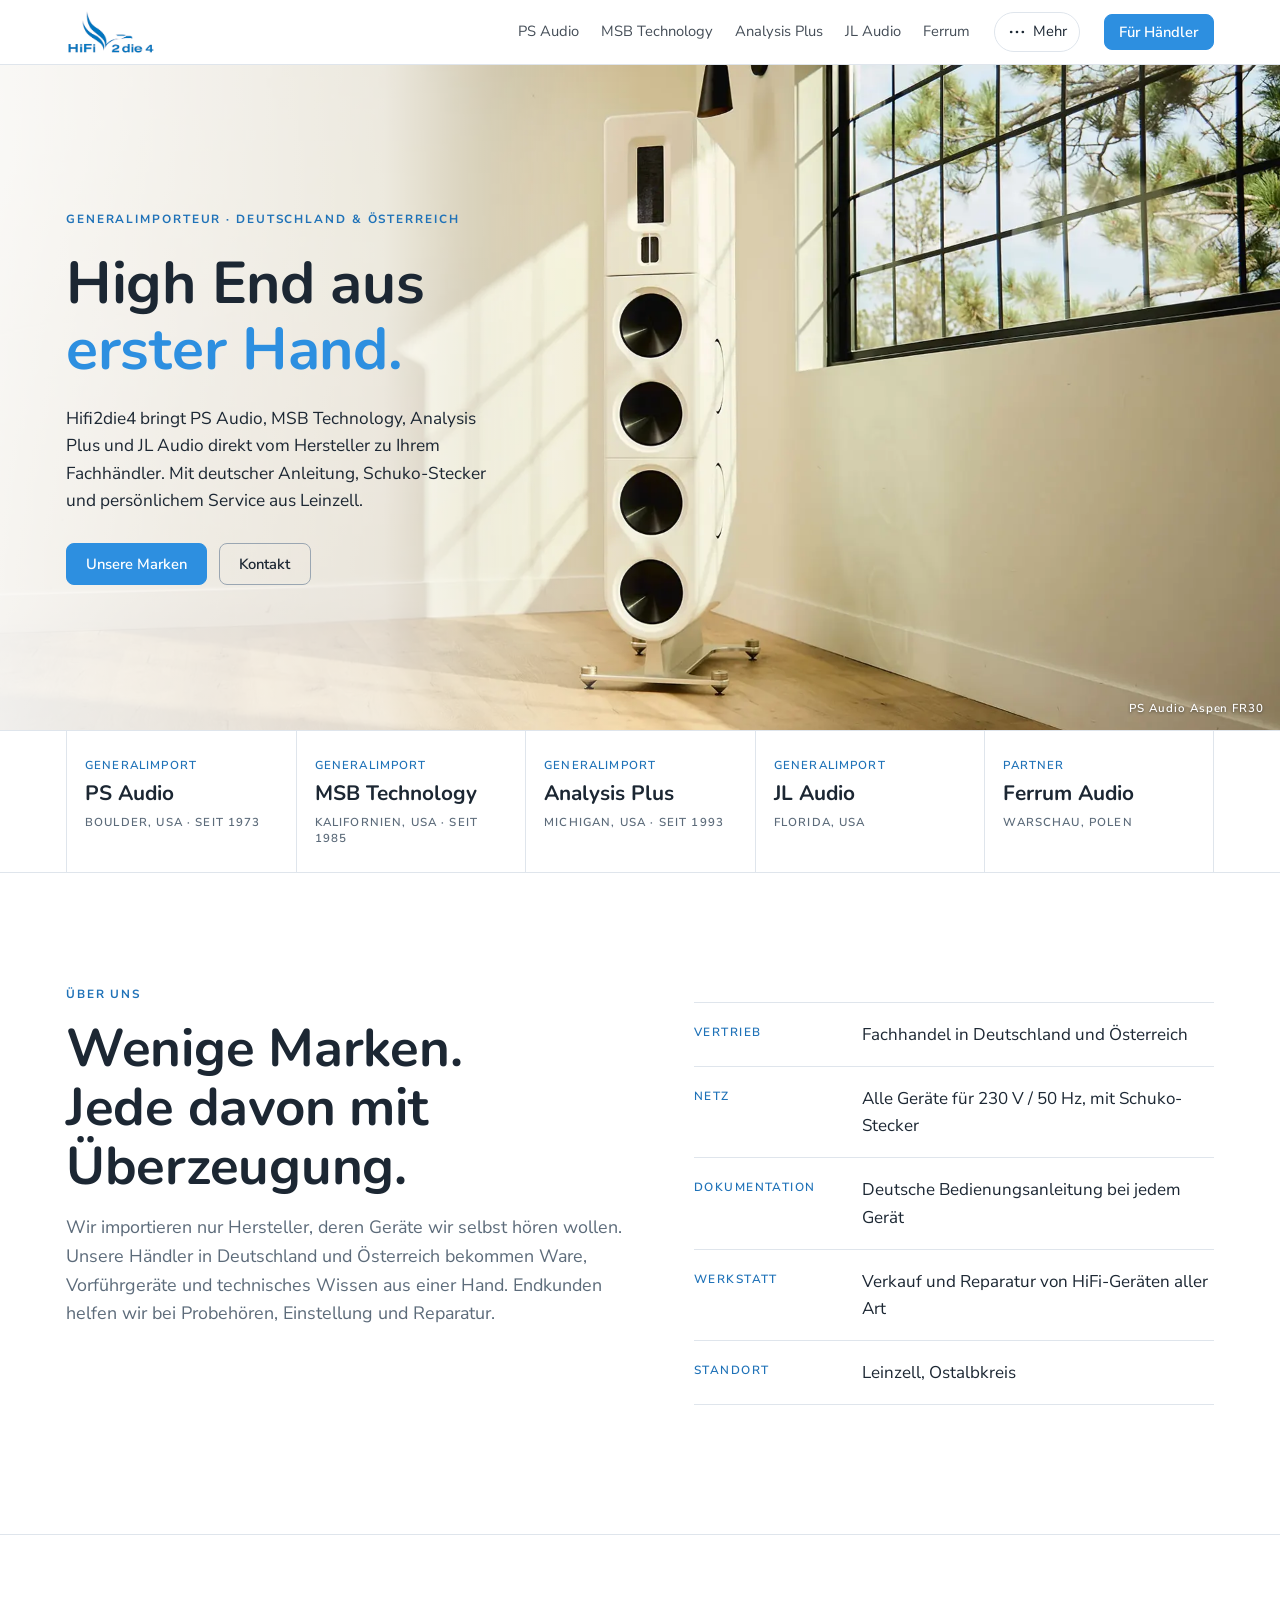
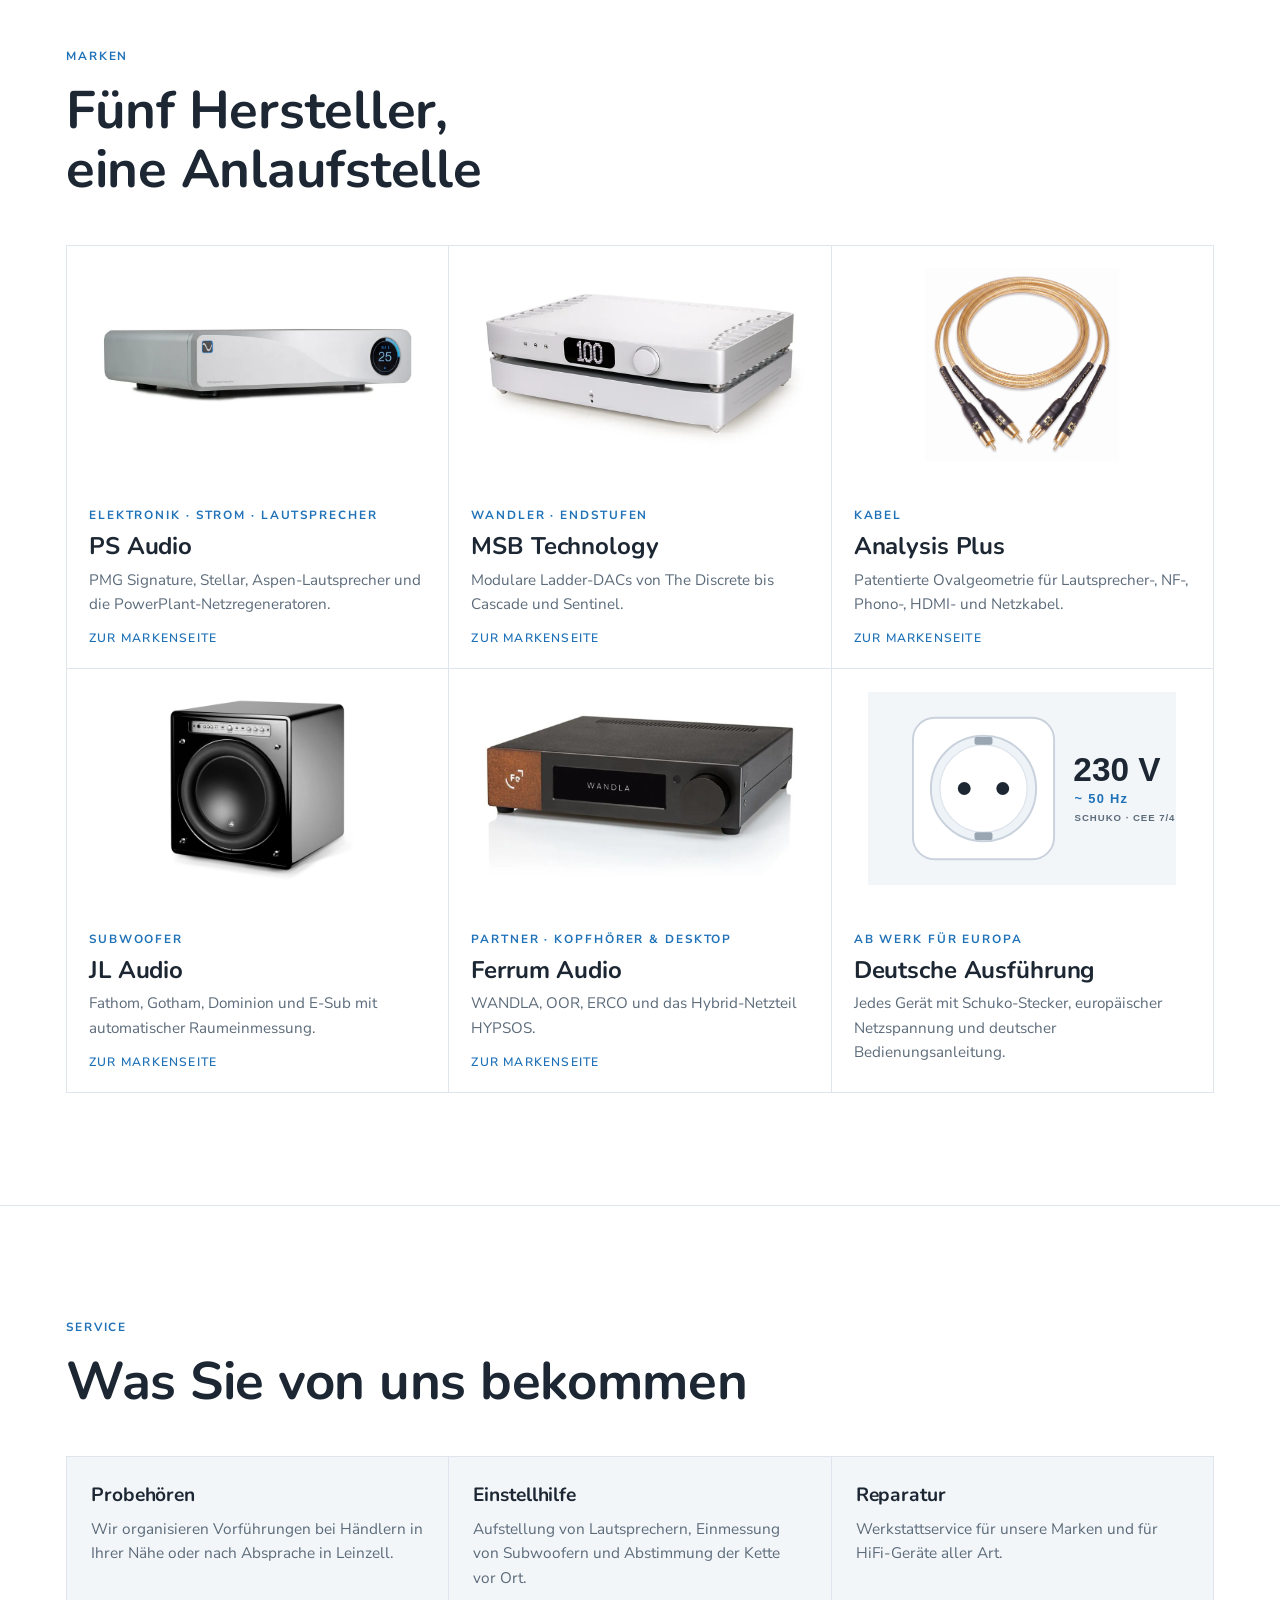
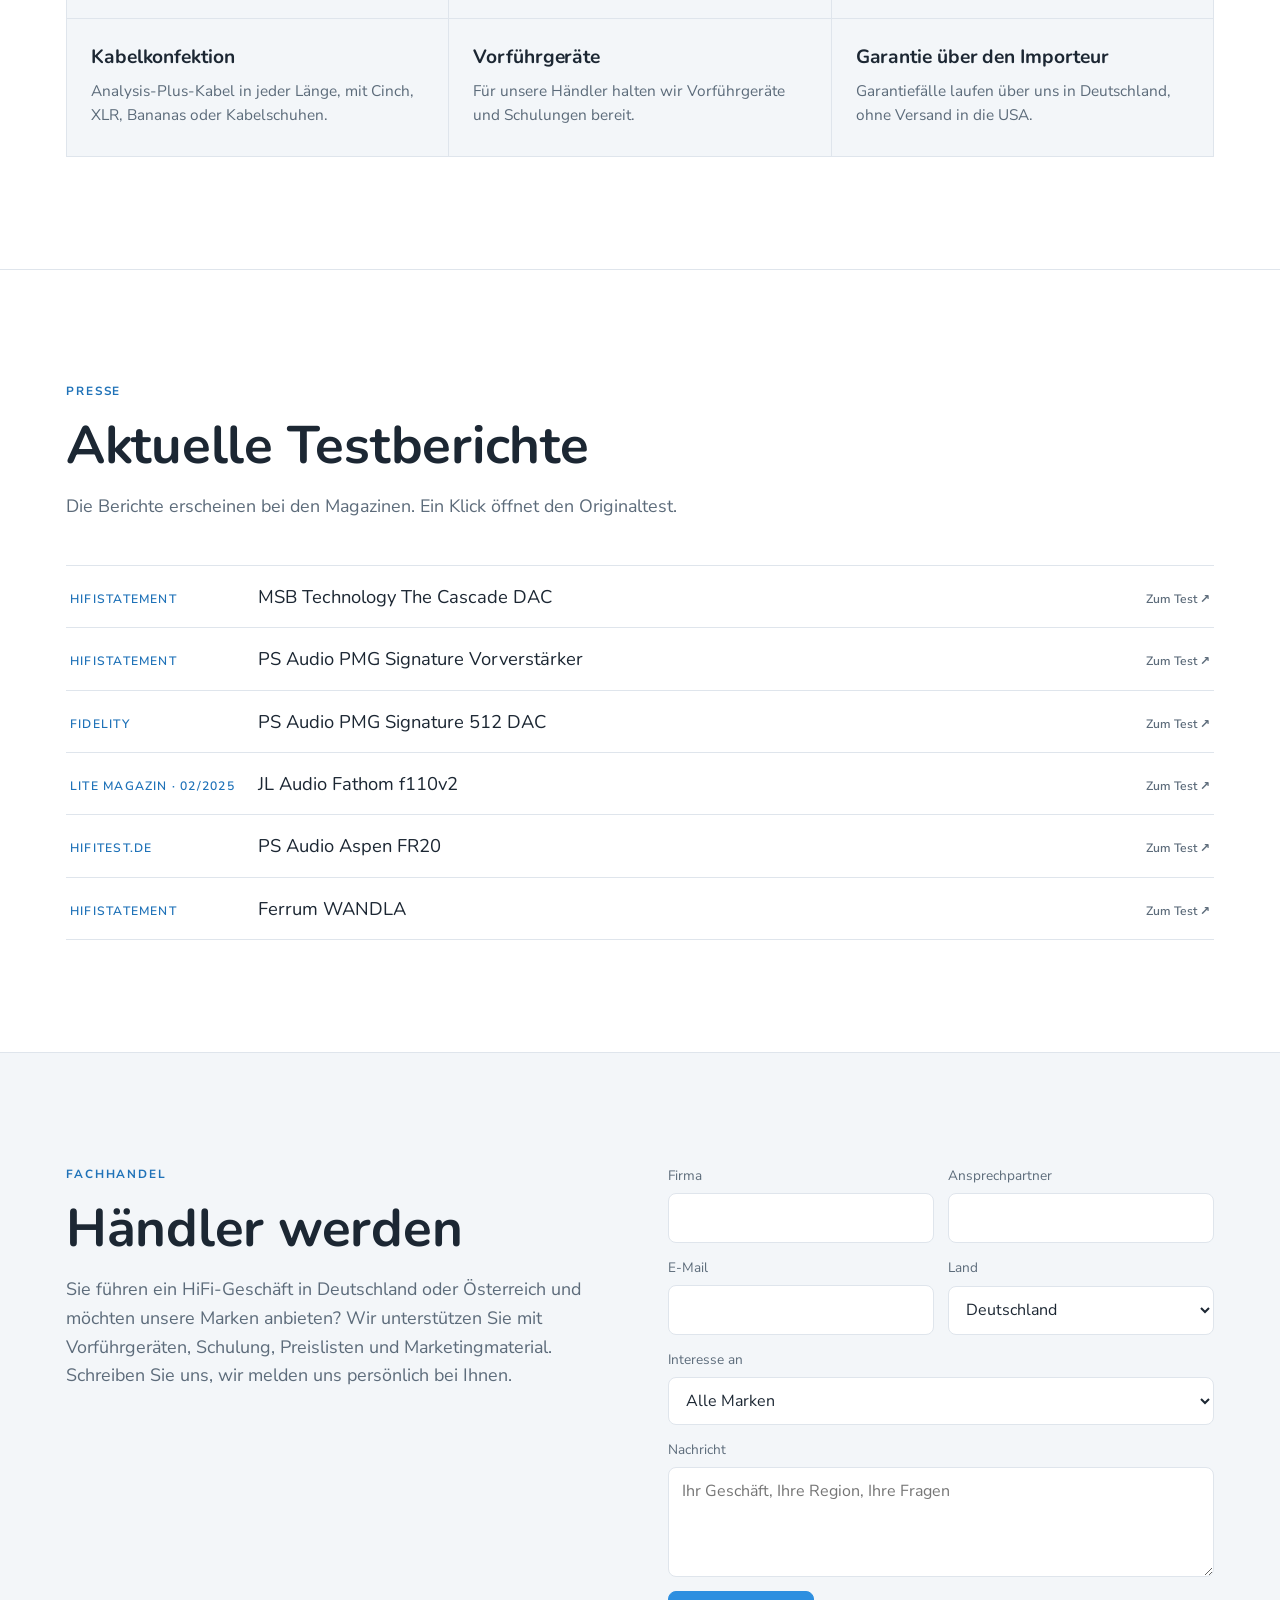
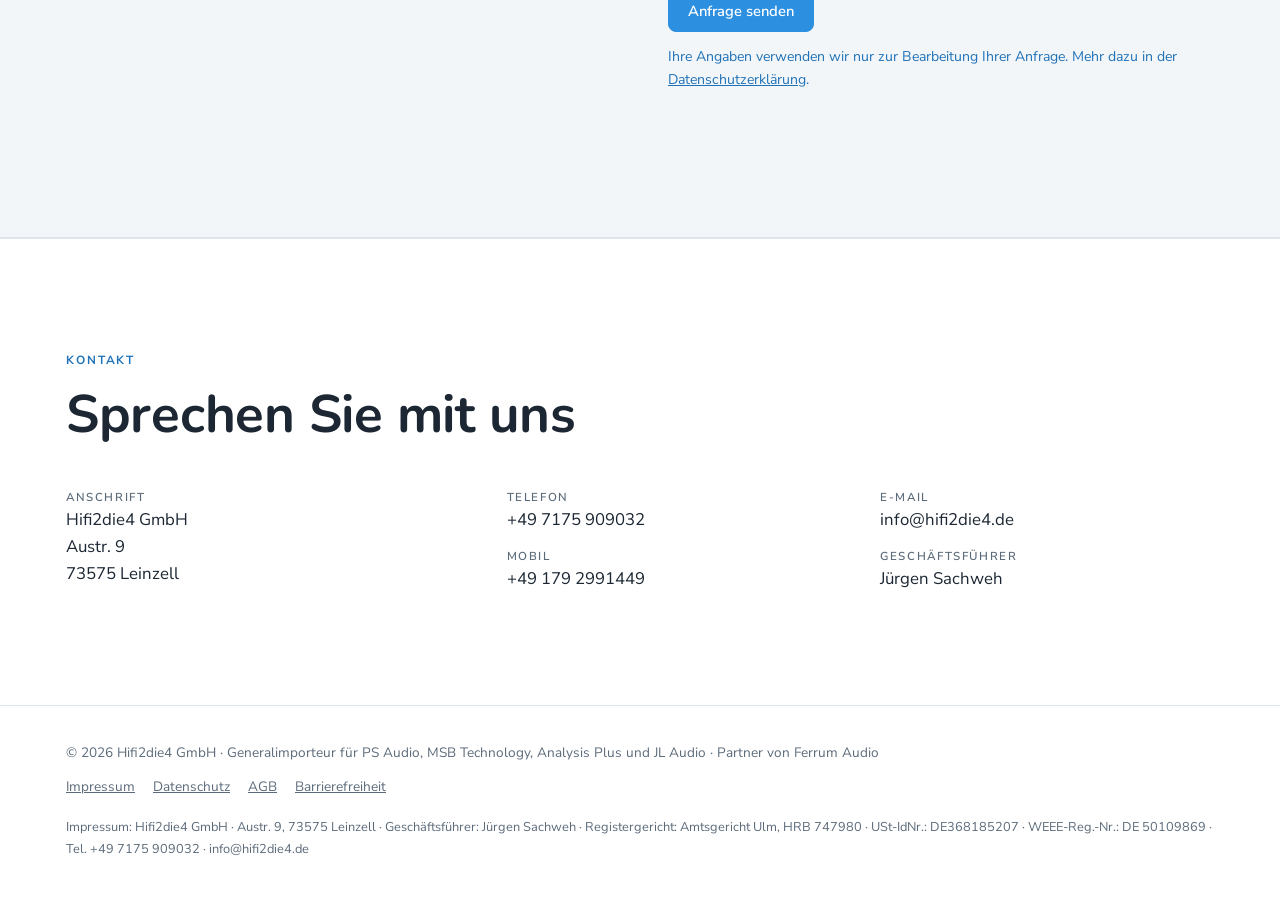
==== commit 0b66f540: "Händlerlisten entfernt, nur noch Händler-werden-Formular Co-Authored-By: Claude Opus 5.5 (1M context" ====
--- a/index.html
+++ b/index.html
@@ -7,7 +7,7 @@
 <title>Hifi2Die4 · Generalimporteur für High-End-HiFi in Deutschland und Österreich</title>
 <meta name="description" content="Hifi2die4 GmbH: Generalimporteur für PS Audio, MSB Technology, Analysis Plus und JL Audio, Partner von Ferrum Audio. Vertrieb an den Fachhandel in Deutschland und Österreich.">
 <link rel="preload" href="assets/fonts/nunito-sans-latin-wght-normal.woff2" as="font" type="font/woff2" crossorigin>
-<link rel="stylesheet" href="assets/style.css?v=202610231526">
+<link rel="stylesheet" href="assets/style.css?v=202610240816">
 <style>body{margin:0}img{max-width:100%}[hidden]{display:none!important}</style>
 </head>
 <body>
@@ -43,7 +43,7 @@
       <p>Hifi2die4 bringt PS Audio, MSB Technology, Analysis Plus und JL Audio direkt vom Hersteller zu Ihrem Fachhändler. Mit deutscher Anleitung, Schuko-Stecker und persönlichem Service aus Leinzell.</p>
       <div class="actions">
         <a class="btn" href="#marken">Unsere Marken</a>
-        <a class="btn ghost" href="#haendler">Händler finden</a>
+        <a class="btn ghost" href="#kontakt">Kontakt</a>
       </div>
     </div>
   </div>
@@ -152,12 +152,8 @@
     <div>
       <div class="sec-head" style="margin-bottom:0">
         <span class="eyebrow">Fachhandel</span>
-        <h2>Händler finden oder Händler werden</h2>
-        <p class="lead">Unsere Marken hören Sie bei ausgewählten Fachhändlern in Deutschland und Österreich. Sie führen selbst ein HiFi-Geschäft? Wir unterstützen Sie mit Vorführgeräten, Schulung, Preislisten und Marketingmaterial.</p>
-      </div>
-      <div class="regions">
-        <div class="region"><b>DE</b><strong>Deutschland</strong><span>Händlerverzeichnis folgt</span></div>
-        <div class="region"><b>AT</b><strong>Österreich</strong><span>Händlerverzeichnis folgt</span></div>
+        <h2>Händler werden</h2>
+        <p class="lead">Sie führen ein HiFi-Geschäft in Deutschland oder Österreich und möchten unsere Marken anbieten? Wir unterstützen Sie mit Vorführgeräten, Schulung, Preislisten und Marketingmaterial. Schreiben Sie uns, wir melden uns persönlich bei Ihnen.</p>
       </div>
     </div>
     <form id="dealer-form" novalidate>
@@ -202,6 +198,7 @@
 </main>
 <script>
 (function(){var m=document.querySelector('.more-menu');if(!m)return;document.addEventListener('click',function(e){if(m.open&&(!m.contains(e.target)||e.target.closest('.menu-panel a')))m.open=false;});document.addEventListener('keydown',function(e){if(e.key==='Escape')m.open=false;});})();
+document.addEventListener('click',function(e){var b=e.target.closest('.swatch');if(!b)return;var c=b.closest('.pcard'),w=c.querySelector('.pimg'),i=w.querySelector('img');i.src=b.dataset.img;w.classList.toggle('photo',!!b.dataset.photo);c.querySelectorAll('.swatch').forEach(function(x){x.setAttribute('aria-pressed',x===b?'true':'false');});});
 </script>
 <footer>
   <div class="wrap">
--- a/assets/style.css
+++ b/assets/style.css
@@ -282,7 +282,8 @@
 .pcard{display:grid;grid-template-rows:auto 1fr;border:1px solid var(--line);border-radius:12px;overflow:hidden;background:var(--ink);min-width:0;scroll-margin-top:140px}
 .pimg{position:relative;aspect-ratio:4/3;max-width:100%;background:var(--paper);border-bottom:1px solid var(--line)}
 .pimg img{position:absolute;inset:0;width:100%;height:100%;object-fit:contain;padding:8%}
-.pimg.photo img{object-fit:cover;padding:0}
+.pimg.photo{background:var(--panel)}
+.pimg.photo img{object-fit:contain;padding:0}
 .pbody{padding:20px 20px 22px;display:flex;flex-direction:column;gap:10px}
 .pbody .tag{font:700 .7rem var(--f-mono);letter-spacing:.12em;text-transform:uppercase;color:var(--blue-soft)}
 .pbody h3{font-size:1.25rem}
@@ -312,6 +313,10 @@
 .ptests a:hover{text-decoration:underline}
 .ptests small{font-weight:400;color:var(--muted)}
 .fin span{font-size:.76rem;padding:.25em .65em;border-radius:999px;background:var(--panel);color:var(--muted)}
+.fin .swatch{font:inherit;font-size:.76rem;padding:.25em .65em;border-radius:999px;background:var(--panel);color:var(--muted);border:1px solid transparent;cursor:pointer}
+.fin .swatch:hover{color:var(--text);border-color:var(--line)}
+.fin .swatch[aria-pressed="true"]{background:var(--paper);color:var(--text);border-color:var(--blue-soft)}
+.fin .swatch:focus-visible{outline:2px solid var(--blue);outline-offset:2px}
 .series-head{display:grid;grid-template-columns:minmax(0,1fr) minmax(0,1fr);gap:40px;align-items:end}
 .series-head p{color:var(--muted);max-width:60ch}
 @media (max-width:860px){.series-head{grid-template-columns:1fr;gap:12px}}
